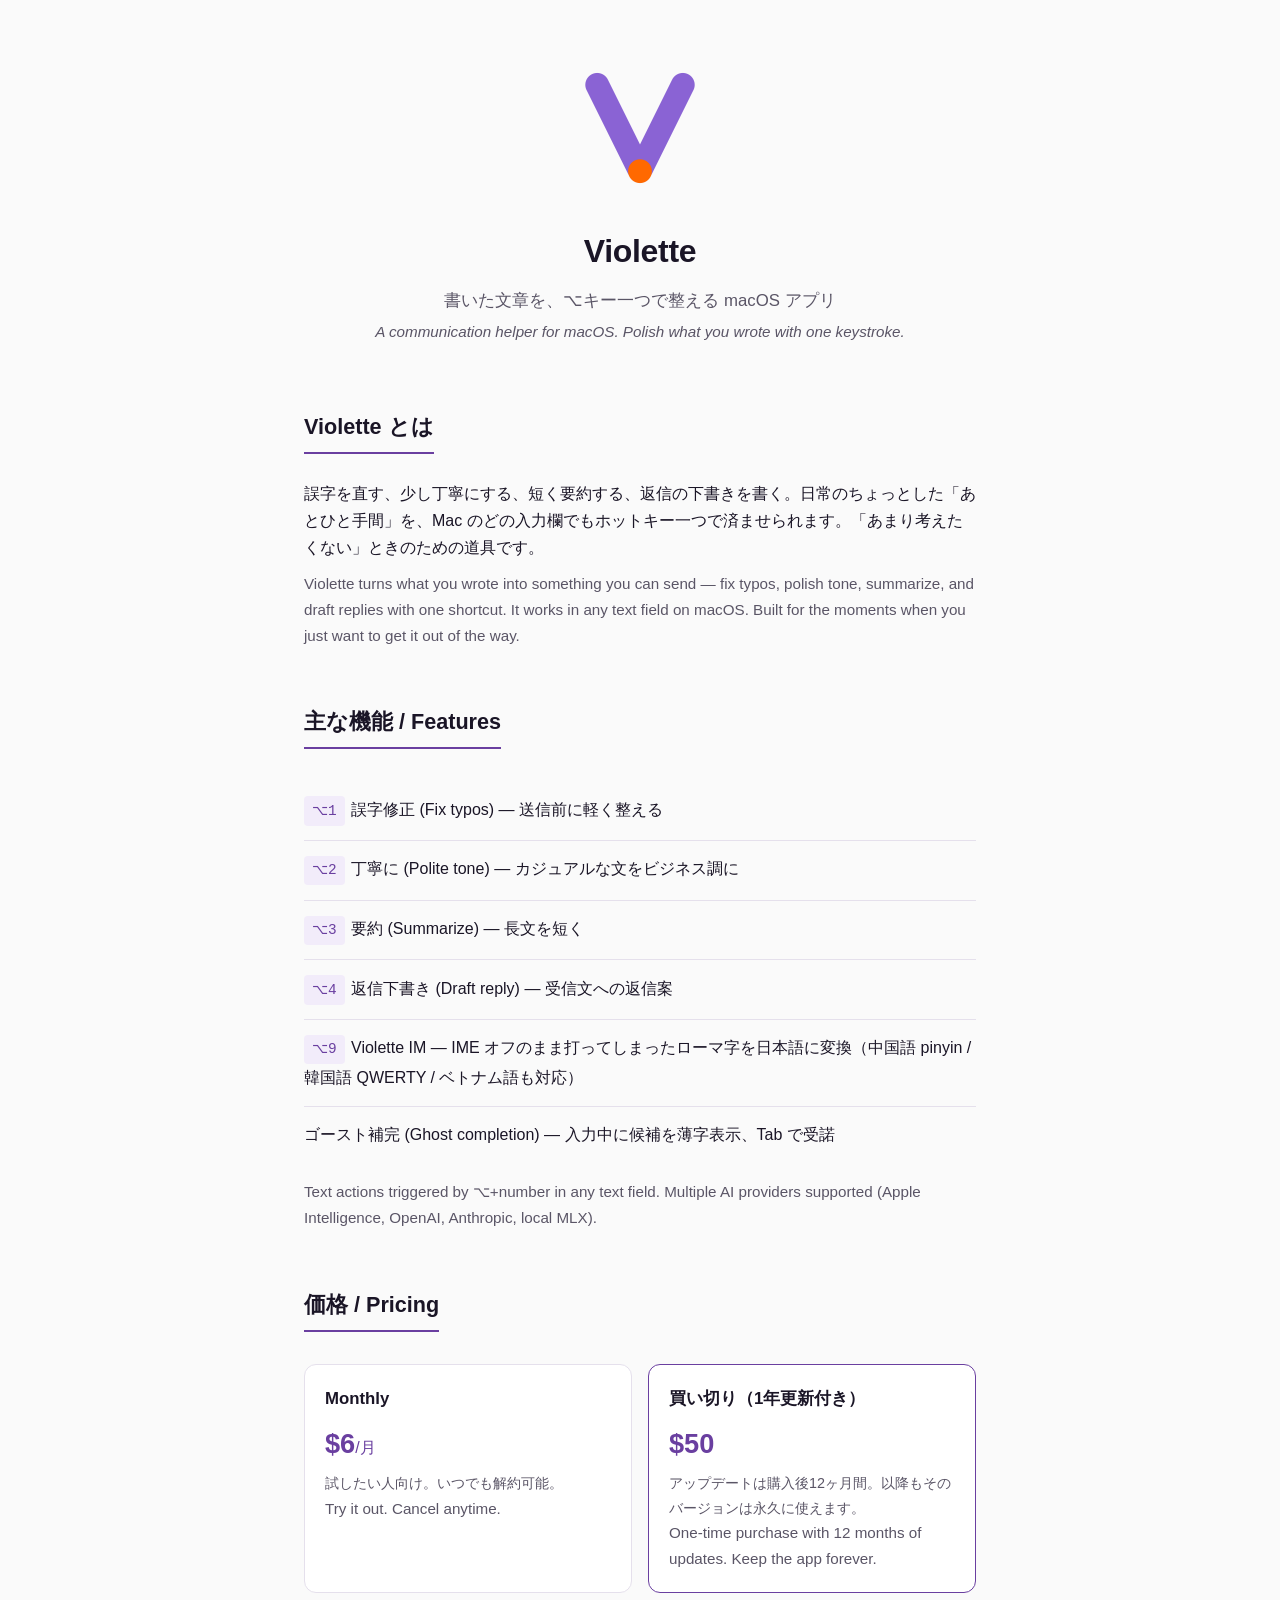
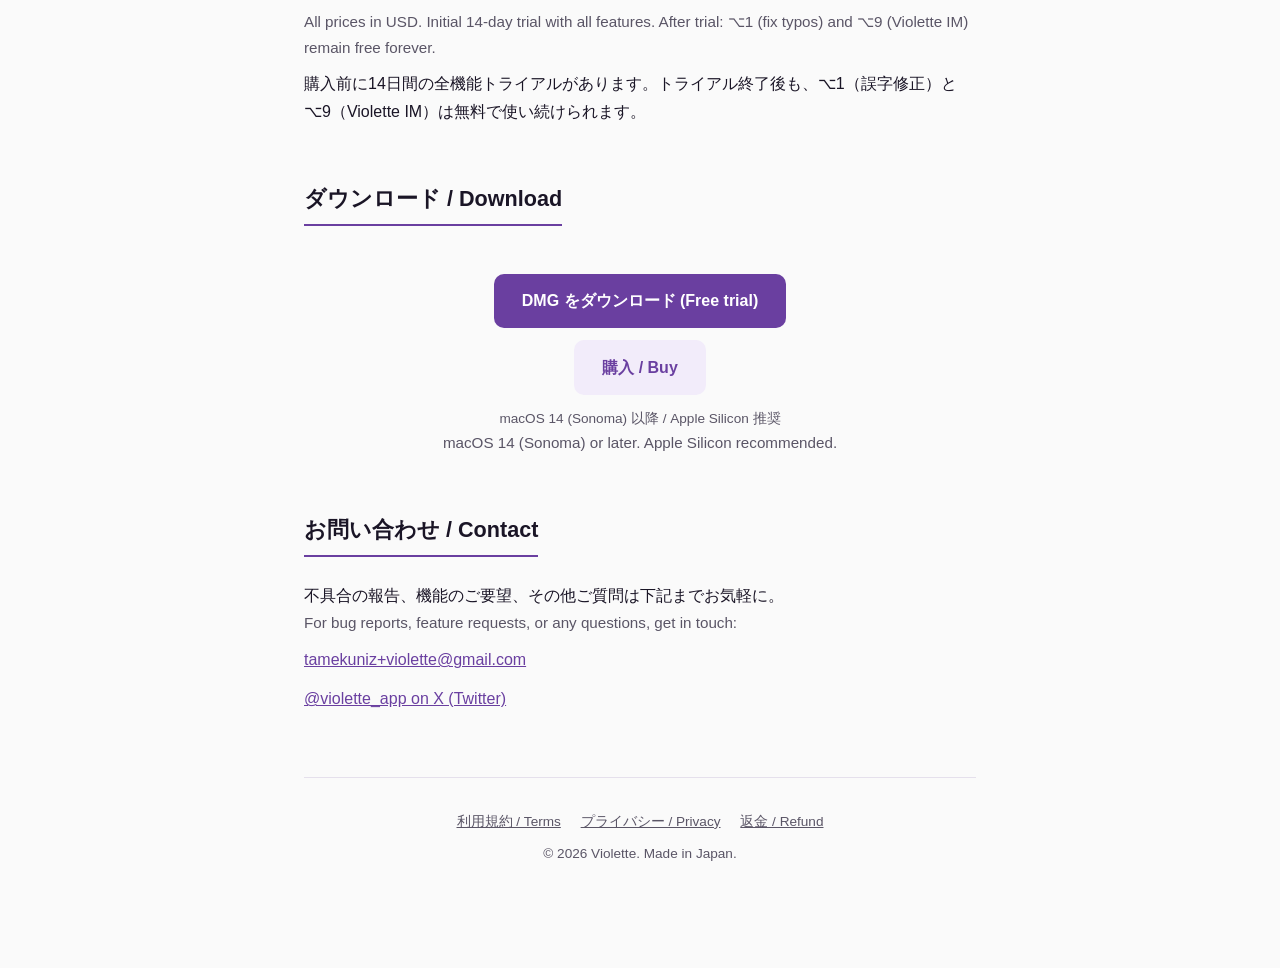
==== index.html @ b78a64ab "fix: Violette IM の説明を実装通りに修正 「IME を英語に戻す」は誤り。実際は IME オフのまま打ってしまったローマ字を 日本語に変換する（PR #52 で多言語対応: 中国語 p" ====
<!doctype html>
<html lang="ja">
<head>
<meta charset="utf-8">
<meta name="viewport" content="width=device-width,initial-scale=1">
<title>Violette — communication helper for macOS</title>
<meta name="description" content="Violette は書いた文章を⌥キー一つで整える macOS アプリ。誤字直し、丁寧化、要約、返信下書き。">
<link rel="icon" type="image/png" href="violette-icon.png">
<link rel="stylesheet" href="style.css">
</head>
<body>
<main>

<header>
  <img src="violette-icon.png" alt="Violette icon">
  <h1>Violette</h1>
  <p class="tagline">書いた文章を、⌥キー一つで整える macOS アプリ</p>
  <p class="en-tagline">A communication helper for macOS. Polish what you wrote with one keystroke.</p>
</header>

<section id="what">
  <h2>Violette とは</h2>
  <p>誤字を直す、少し丁寧にする、短く要約する、返信の下書きを書く。日常のちょっとした「あとひと手間」を、Mac のどの入力欄でもホットキー一つで済ませられます。「あまり考えたくない」ときのための道具です。</p>
  <p class="en">Violette turns what you wrote into something you can send — fix typos, polish tone, summarize, and draft replies with one shortcut. It works in any text field on macOS. Built for the moments when you just want to get it out of the way.</p>
</section>

<section id="features">
  <h2>主な機能 / Features</h2>
  <ul class="features">
    <li><span class="kbd">⌥1</span>誤字修正 (Fix typos) — 送信前に軽く整える</li>
    <li><span class="kbd">⌥2</span>丁寧に (Polite tone) — カジュアルな文をビジネス調に</li>
    <li><span class="kbd">⌥3</span>要約 (Summarize) — 長文を短く</li>
    <li><span class="kbd">⌥4</span>返信下書き (Draft reply) — 受信文への返信案</li>
    <li><span class="kbd">⌥9</span>Violette IM — IME オフのまま打ってしまったローマ字を日本語に変換（中国語 pinyin / 韓国語 QWERTY / ベトナム語も対応）</li>
    <li>ゴースト補完 (Ghost completion) — 入力中に候補を薄字表示、Tab で受諾</li>
  </ul>
  <p class="en">Text actions triggered by ⌥+number in any text field. Multiple AI providers supported (Apple Intelligence, OpenAI, Anthropic, local MLX).</p>
</section>

<section id="pricing">
  <h2>価格 / Pricing</h2>
  <div class="price-grid">
    <div class="price-card">
      <p class="price-name">Monthly</p>
      <p class="price-amount">$6<span style="font-size:1rem;font-weight:400">/月</span></p>
      <p class="price-note">試したい人向け。いつでも解約可能。<br><span class="en">Try it out. Cancel anytime.</span></p>
    </div>
    <div class="price-card featured">
      <p class="price-name">買い切り（1年更新付き）</p>
      <p class="price-amount">$50</p>
      <p class="price-note">アップデートは購入後12ヶ月間。以降もそのバージョンは永久に使えます。<br><span class="en">One-time purchase with 12 months of updates. Keep the app forever.</span></p>
    </div>
  </div>
  <p style="margin-top:1rem" class="en">All prices in USD. Initial 14-day trial with all features. After trial: ⌥1 (fix typos) and ⌥9 (Violette IM) remain free forever.</p>
  <p>購入前に14日間の全機能トライアルがあります。トライアル終了後も、⌥1（誤字修正）と ⌥9（Violette IM）は無料で使い続けられます。</p>
</section>

<section id="download">
  <h2>ダウンロード / Download</h2>
  <div class="cta-row">
    <a class="cta cta-primary" href="https://github.com/tmknzz/violette-web/releases/latest">DMG をダウンロード (Free trial)</a>
    <a class="cta cta-secondary" href="https://tmknzz.lemonsqueezy.com/checkout/buy/c8221ccf-1de8-416c-818a-a99c8e4ae105">購入 / Buy</a>
    <p class="cta-note">macOS 14 (Sonoma) 以降 / Apple Silicon 推奨<br><span class="en">macOS 14 (Sonoma) or later. Apple Silicon recommended.</span></p>
  </div>
</section>

<section id="contact">
  <h2>お問い合わせ / Contact</h2>
  <p>不具合の報告、機能のご要望、その他ご質問は下記までお気軽に。<br><span class="en">For bug reports, feature requests, or any questions, get in touch:</span></p>
  <p><a href="mailto:tamekuniz+violette@gmail.com" style="color:var(--accent)">tamekuniz+violette@gmail.com</a></p>
  <p class="social"><a href="https://twitter.com/violette_app" style="color:var(--accent)">@violette_app on X (Twitter)</a></p>
</section>

<footer>
  <a href="terms.html">利用規約 / Terms</a>
  <a href="privacy.html">プライバシー / Privacy</a>
  <a href="refund.html">返金 / Refund</a>
  <br>
  <p>© 2026 Violette. Made in Japan.</p>
</footer>

</main>
</body>
</html>
---- style.css ----
:root {
  --bg: #fafafa;
  --fg: #1a1526;
  --muted: #5a5566;
  --accent: #6a3fa0;
  --accent-soft: #f2ecfa;
  --border: #e5e0ec;
  --card: #ffffff;
}
@media (prefers-color-scheme: dark) {
  :root {
    --bg: #17131f;
    --fg: #f2ecfa;
    --muted: #a29bb0;
    --accent: #b48cec;
    --accent-soft: #241d33;
    --border: #2a2338;
    --card: #1e1828;
  }
}
* { box-sizing: border-box; }
html, body { margin: 0; padding: 0; }
body {
  font-family: -apple-system, BlinkMacSystemFont, "Hiragino Sans", "Yu Gothic UI", sans-serif;
  background: var(--bg);
  color: var(--fg);
  line-height: 1.7;
  -webkit-font-smoothing: antialiased;
}
main { max-width: 720px; margin: 0 auto; padding: 4rem 1.5rem 6rem; }
header { text-align: center; margin-bottom: 4rem; }
header img { width: 128px; height: 128px; border-radius: 28px; }
h1 { font-size: 2rem; font-weight: 700; margin: 1.5rem 0 0.5rem; letter-spacing: -0.01em; }
.tagline { color: var(--muted); font-size: 1.05rem; margin: 0; }
.en-tagline { color: var(--muted); font-size: 0.95rem; margin: 0.25rem 0 0; font-style: italic; }
section { margin: 3.5rem 0; }
h2 { font-size: 1.35rem; font-weight: 600; margin: 0 0 1rem; border-bottom: 2px solid var(--accent); padding-bottom: 0.4rem; display: inline-block; }
h3 { font-size: 1.05rem; font-weight: 600; margin: 1.5rem 0 0.5rem; }
p { margin: 0.6rem 0; }
.en { color: var(--muted); font-size: 0.95rem; }
ul { padding-left: 1.5rem; }
ul.features { list-style: none; padding: 0; }
ul.features li { padding: 0.9rem 0; border-bottom: 1px solid var(--border); }
ul.features li:last-child { border-bottom: none; }
ul.features .kbd { display: inline-block; padding: 0.15rem 0.5rem; background: var(--accent-soft); color: var(--accent); border-radius: 4px; font-family: ui-monospace, SFMono-Regular, monospace; font-size: 0.9em; margin-right: 0.4rem; }
.price-grid { display: grid; grid-template-columns: 1fr; gap: 1rem; margin-top: 1rem; }
@media (min-width: 560px) { .price-grid { grid-template-columns: 1fr 1fr; } }
.price-card { background: var(--card); border: 1px solid var(--border); border-radius: 12px; padding: 1.25rem; }
.price-card.featured { border-color: var(--accent); }
.price-name { font-weight: 600; font-size: 1.05rem; margin: 0; }
.price-amount { font-size: 1.7rem; font-weight: 700; color: var(--accent); margin: 0.5rem 0 0.25rem; }
.price-note { color: var(--muted); font-size: 0.9rem; margin: 0; }
.cta-row { text-align: center; margin: 2rem 0; display: flex; flex-direction: column; gap: 0.75rem; align-items: center; }
.cta { display: inline-block; padding: 0.85rem 1.75rem; border-radius: 10px; font-weight: 600; text-decoration: none; font-size: 1rem; transition: opacity 0.15s; }
.cta:hover { opacity: 0.85; }
.cta-primary { background: var(--accent); color: #fff; }
.cta-secondary { background: var(--accent-soft); color: var(--accent); }
.cta-note { color: var(--muted); font-size: 0.85rem; margin: 0; }
.back-link { display: inline-block; color: var(--accent); text-decoration: none; margin-bottom: 2rem; font-size: 0.95rem; }
.back-link:hover { text-decoration: underline; }
footer { border-top: 1px solid var(--border); padding: 2rem 0 0; margin-top: 4rem; color: var(--muted); font-size: 0.85rem; text-align: center; }
footer a { color: var(--muted); text-decoration: underline; margin: 0 0.5rem; }
footer a:hover { color: var(--accent); }
.social { margin-top: 0.75rem; }
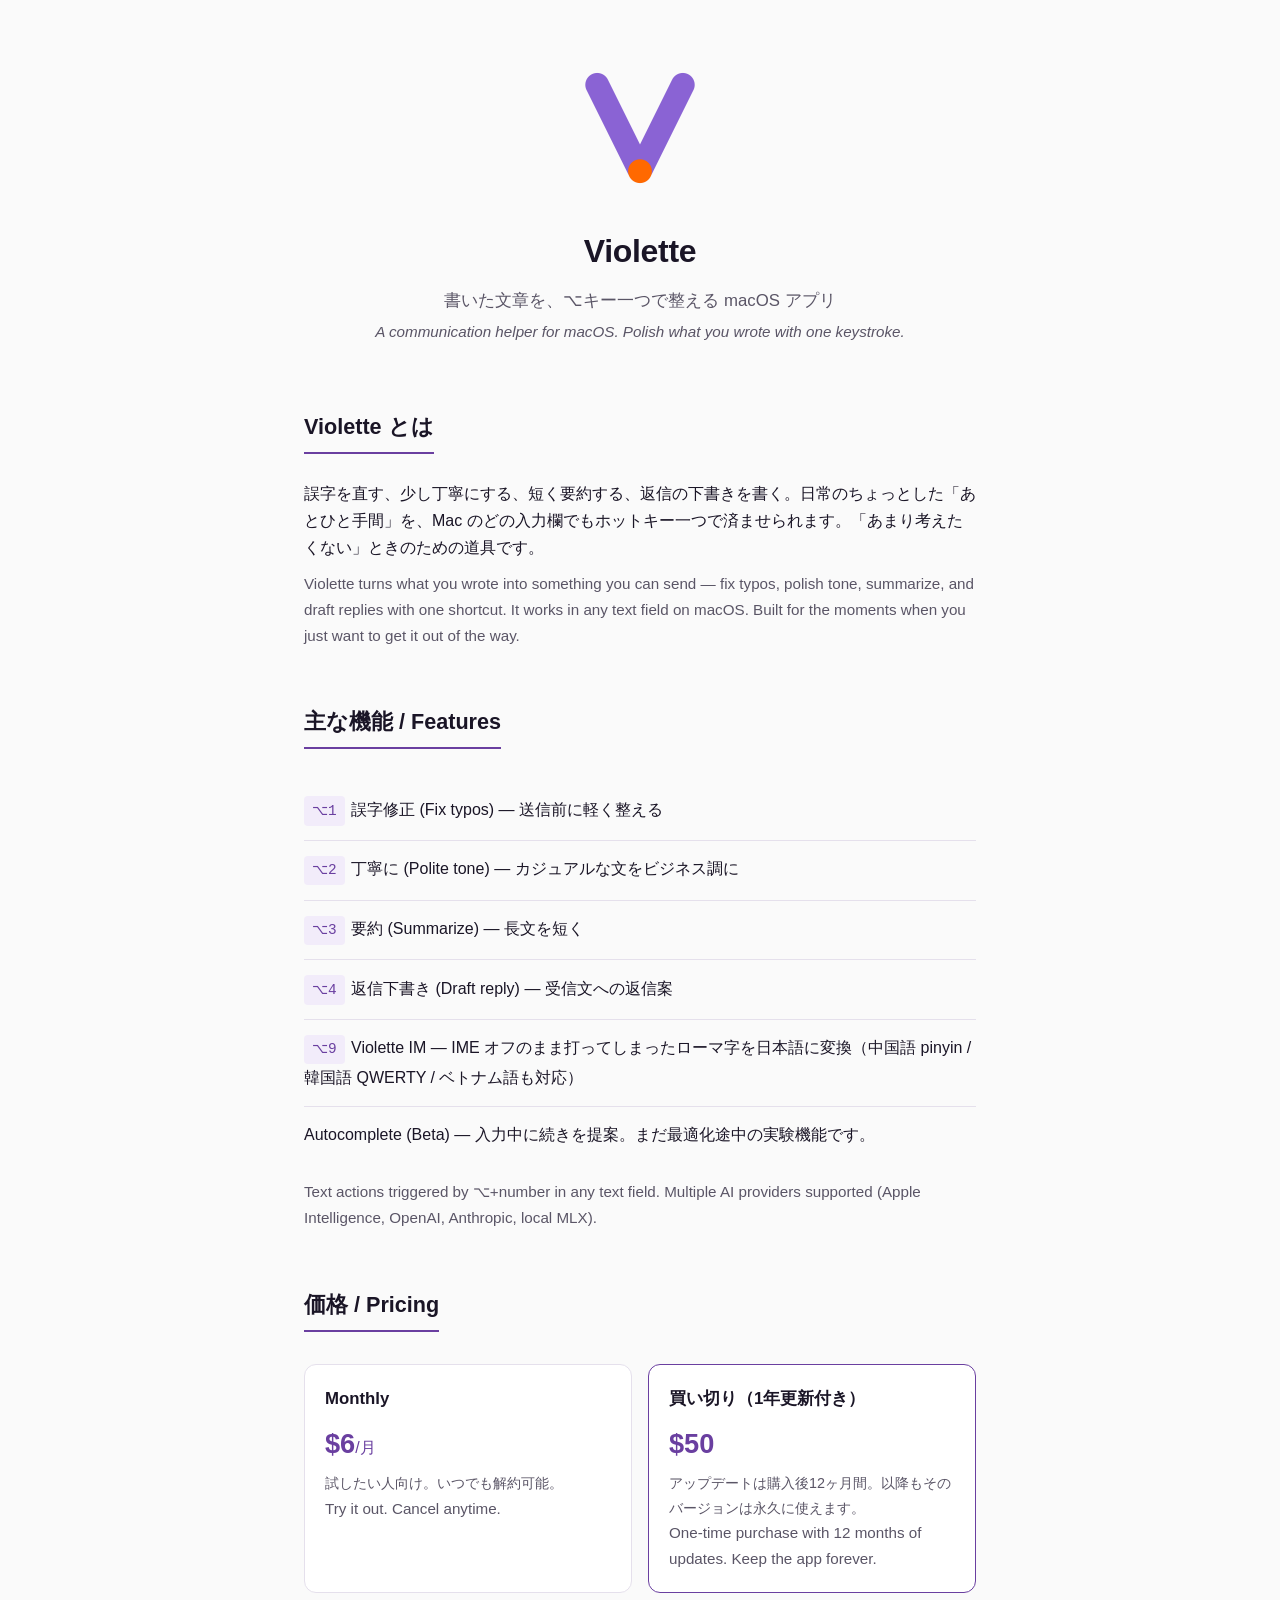
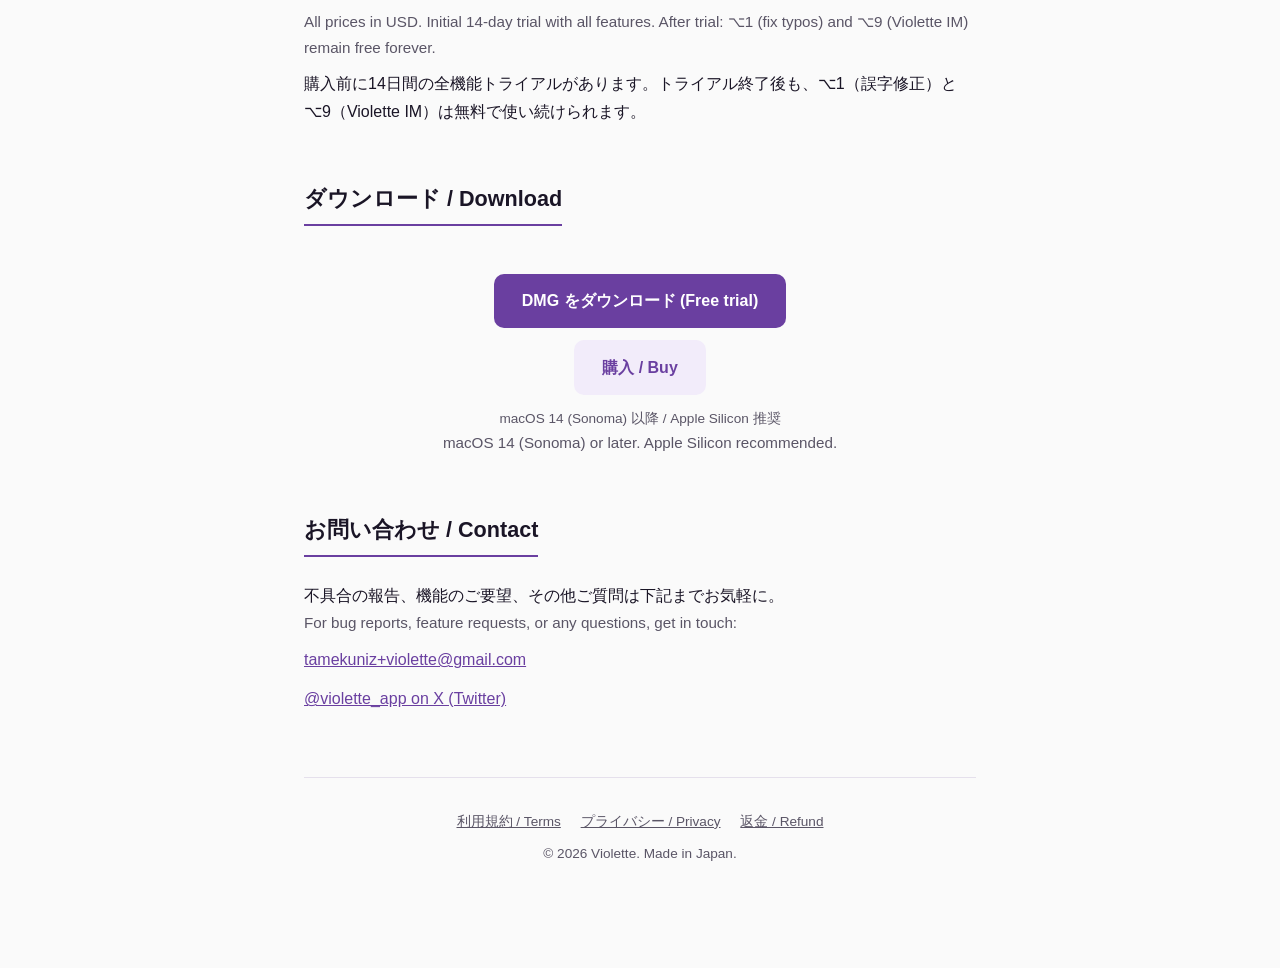
==== commit f0aa35d0: "fix: ゴースト補完 → Autocomplete (Beta) に改名し、実験段階である旨を明記 - 「ゴースト補完」は業界内 UX 語で一般ユーザーに通じない - アプリ内 UI は「テキスト補" ====
--- a/index.html
+++ b/index.html
@@ -32,7 +32,7 @@
     <li><span class="kbd">⌥3</span>要約 (Summarize) — 長文を短く</li>
     <li><span class="kbd">⌥4</span>返信下書き (Draft reply) — 受信文への返信案</li>
     <li><span class="kbd">⌥9</span>Violette IM — IME オフのまま打ってしまったローマ字を日本語に変換（中国語 pinyin / 韓国語 QWERTY / ベトナム語も対応）</li>
-    <li>ゴースト補完 (Ghost completion) — 入力中に候補を薄字表示、Tab で受諾</li>
+    <li>Autocomplete (Beta) — 入力中に続きを提案。まだ最適化途中の実験機能です。</li>
   </ul>
   <p class="en">Text actions triggered by ⌥+number in any text field. Multiple AI providers supported (Apple Intelligence, OpenAI, Anthropic, local MLX).</p>
 </section>
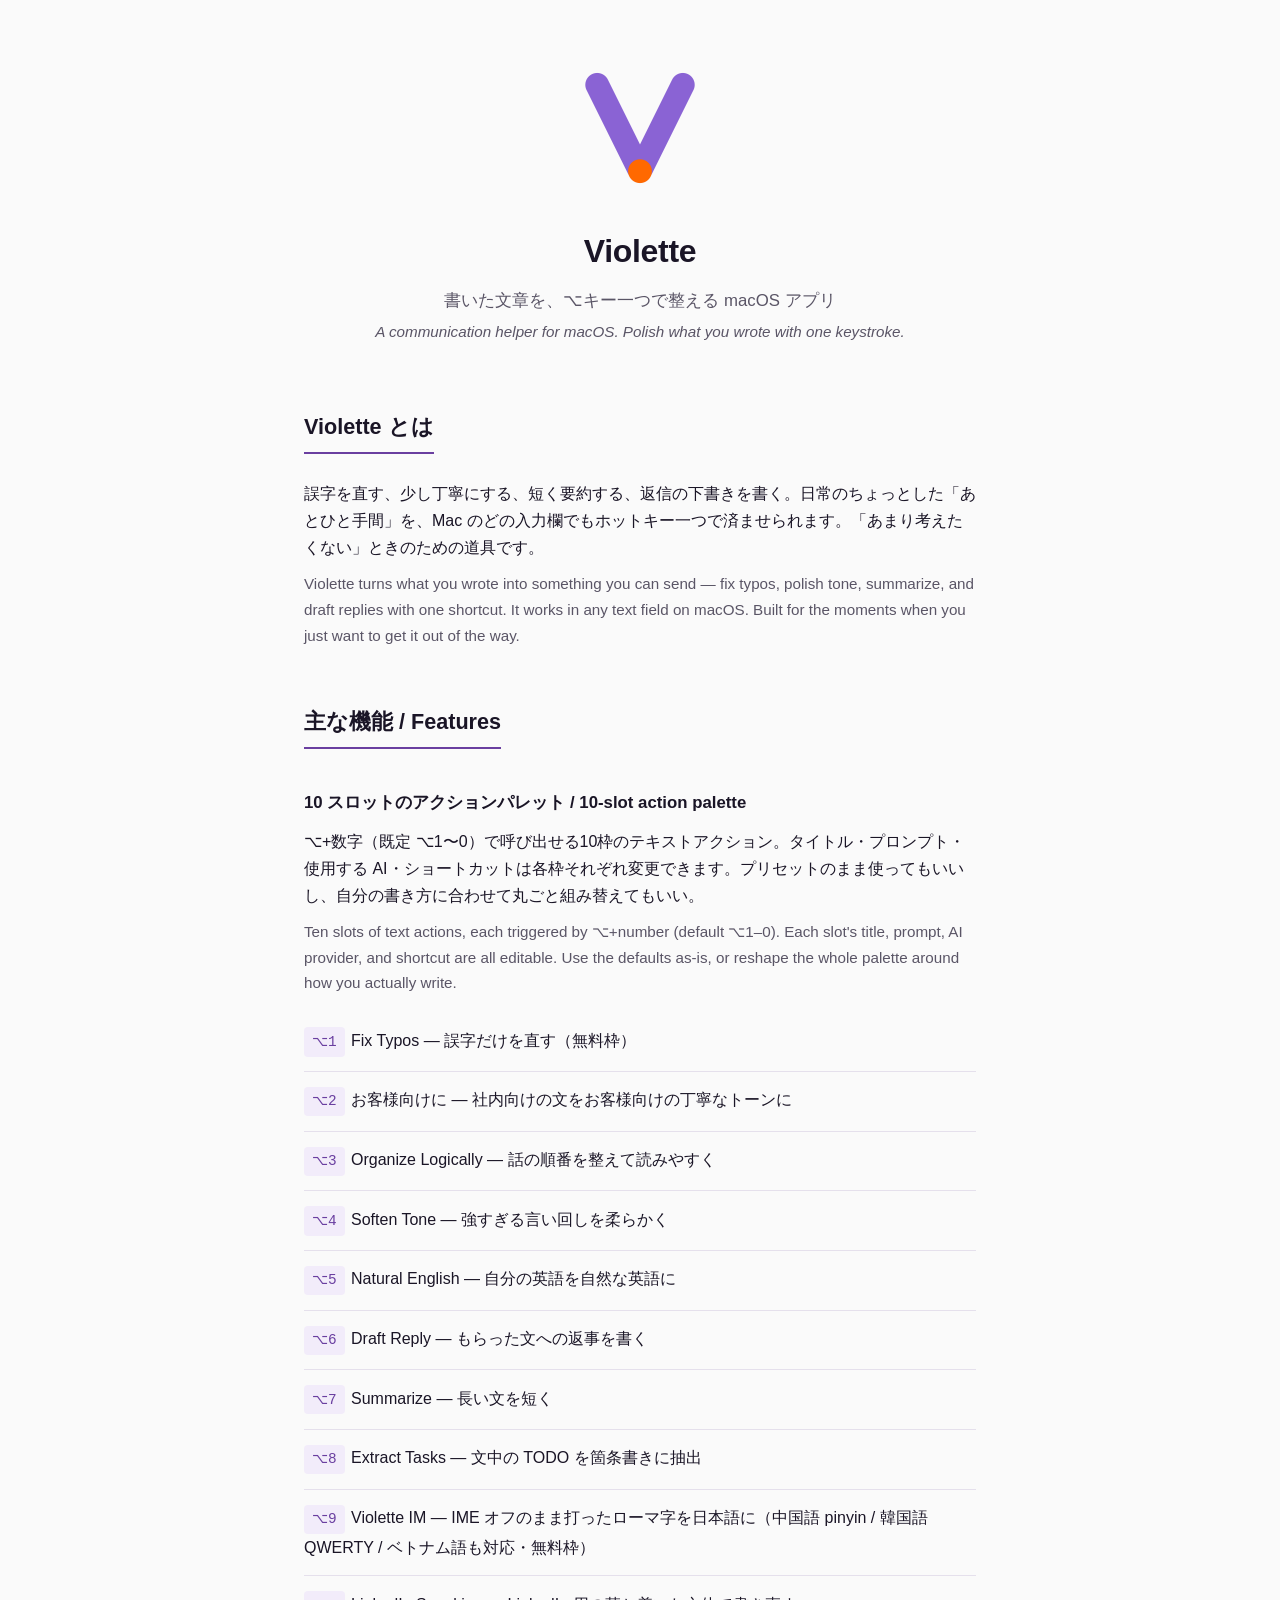
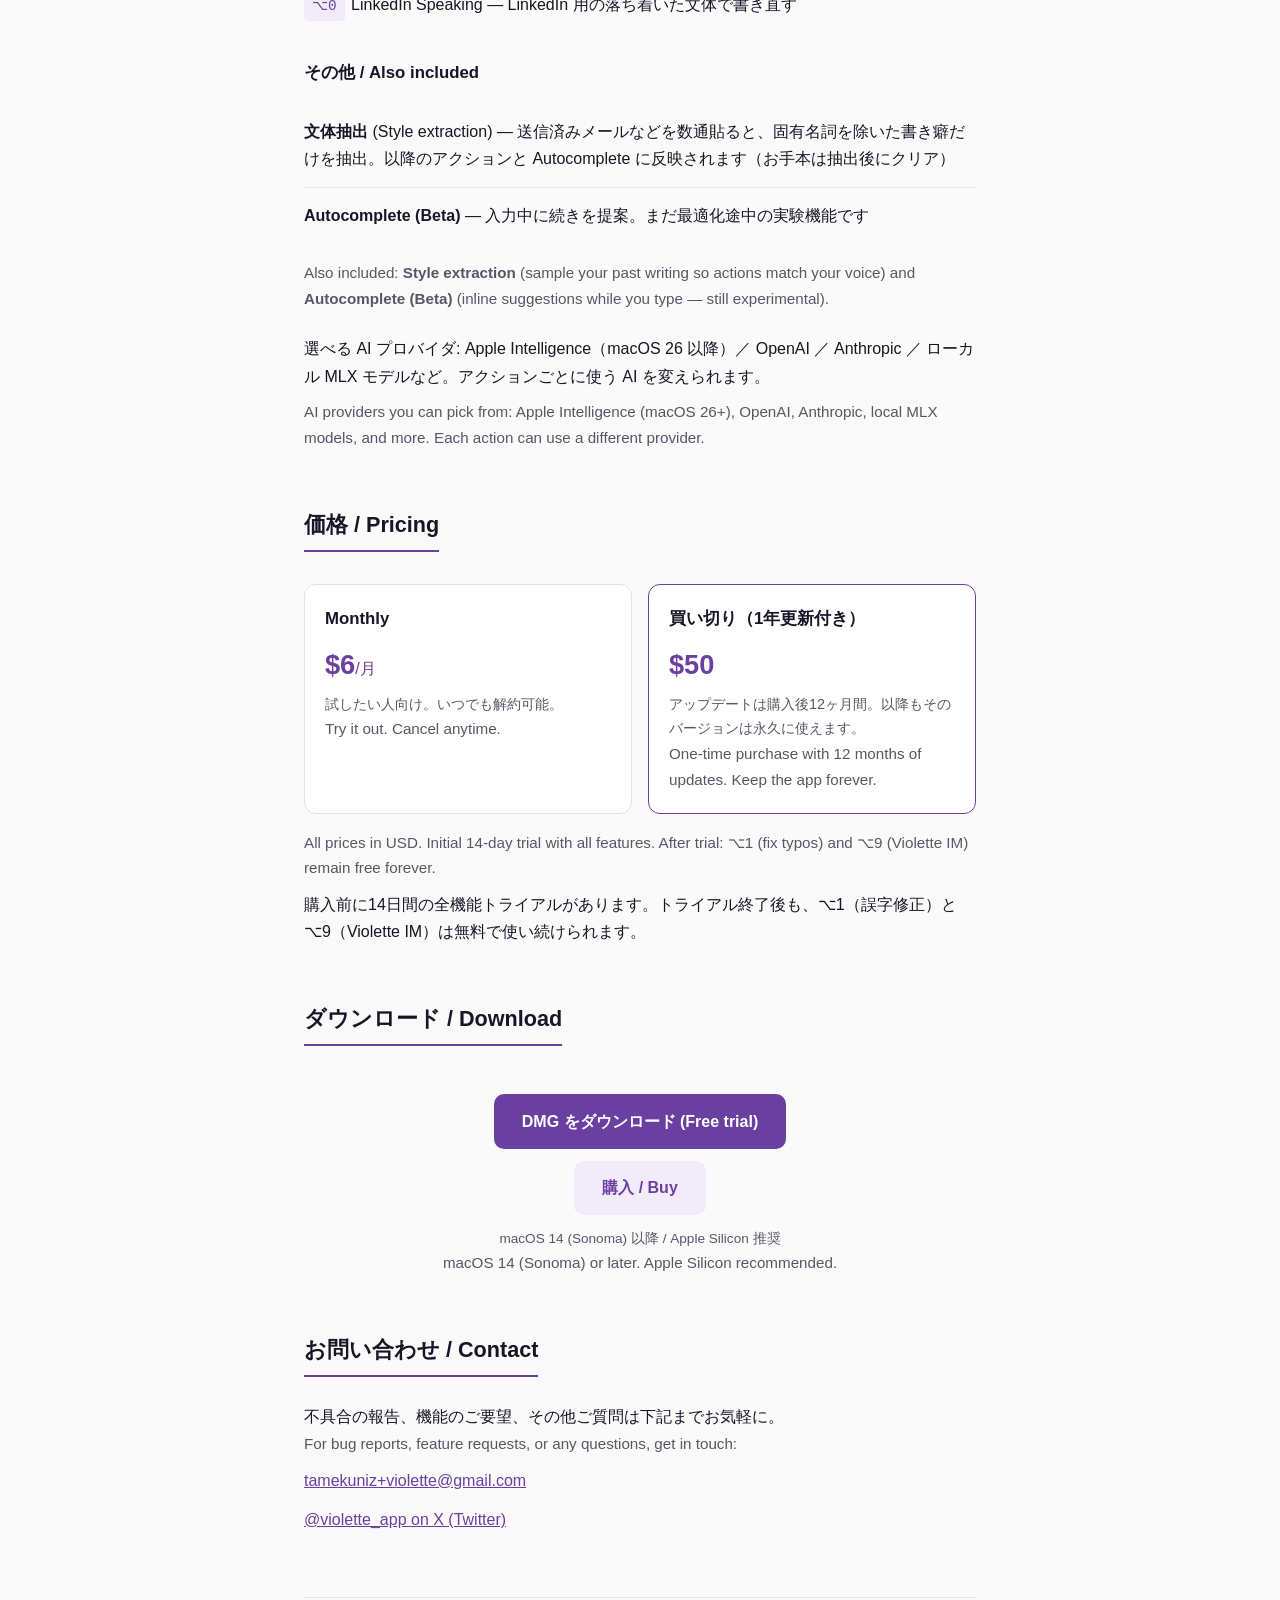
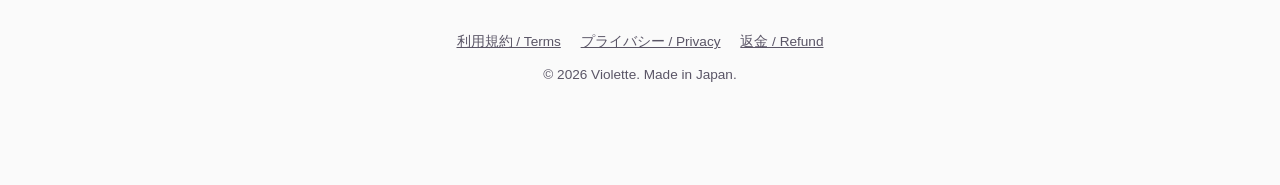
==== commit cfecc893: "fix: 機能セクションを実物合わせに全面改訂 アプリの設定画面(アクション pane / 文体抽出 pane) を AX 経由で実物確認し、 サイト側の誤記・欠落を修正:  - 誤: ⌥2 丁寧に " ====
--- a/index.html
+++ b/index.html
@@ -26,15 +26,34 @@
 
 <section id="features">
   <h2>主な機能 / Features</h2>
+
+  <h3>10 スロットのアクションパレット / 10-slot action palette</h3>
+  <p>⌥+数字（既定 ⌥1〜0）で呼び出せる10枠のテキストアクション。タイトル・プロンプト・使用する AI・ショートカットは各枠それぞれ変更できます。プリセットのまま使ってもいいし、自分の書き方に合わせて丸ごと組み替えてもいい。</p>
+  <p class="en">Ten slots of text actions, each triggered by ⌥+number (default ⌥1–0). Each slot's title, prompt, AI provider, and shortcut are all editable. Use the defaults as-is, or reshape the whole palette around how you actually write.</p>
+
   <ul class="features">
-    <li><span class="kbd">⌥1</span>誤字修正 (Fix typos) — 送信前に軽く整える</li>
-    <li><span class="kbd">⌥2</span>丁寧に (Polite tone) — カジュアルな文をビジネス調に</li>
-    <li><span class="kbd">⌥3</span>要約 (Summarize) — 長文を短く</li>
-    <li><span class="kbd">⌥4</span>返信下書き (Draft reply) — 受信文への返信案</li>
-    <li><span class="kbd">⌥9</span>Violette IM — IME オフのまま打ってしまったローマ字を日本語に変換（中国語 pinyin / 韓国語 QWERTY / ベトナム語も対応）</li>
-    <li>Autocomplete (Beta) — 入力中に続きを提案。まだ最適化途中の実験機能です。</li>
+    <li><span class="kbd">⌥1</span>Fix Typos — 誤字だけを直す（無料枠）</li>
+    <li><span class="kbd">⌥2</span>お客様向けに — 社内向けの文をお客様向けの丁寧なトーンに</li>
+    <li><span class="kbd">⌥3</span>Organize Logically — 話の順番を整えて読みやすく</li>
+    <li><span class="kbd">⌥4</span>Soften Tone — 強すぎる言い回しを柔らかく</li>
+    <li><span class="kbd">⌥5</span>Natural English — 自分の英語を自然な英語に</li>
+    <li><span class="kbd">⌥6</span>Draft Reply — もらった文への返事を書く</li>
+    <li><span class="kbd">⌥7</span>Summarize — 長い文を短く</li>
+    <li><span class="kbd">⌥8</span>Extract Tasks — 文中の TODO を箇条書きに抽出</li>
+    <li><span class="kbd">⌥9</span>Violette IM — IME オフのまま打ったローマ字を日本語に（中国語 pinyin / 韓国語 QWERTY / ベトナム語も対応・無料枠）</li>
+    <li><span class="kbd">⌥0</span>LinkedIn Speaking — LinkedIn 用の落ち着いた文体で書き直す</li>
   </ul>
-  <p class="en">Text actions triggered by ⌥+number in any text field. Multiple AI providers supported (Apple Intelligence, OpenAI, Anthropic, local MLX).</p>
+
+  <h3>その他 / Also included</h3>
+  <ul class="features">
+    <li><strong>文体抽出</strong> (Style extraction) — 送信済みメールなどを数通貼ると、固有名詞を除いた書き癖だけを抽出。以降のアクションと Autocomplete に反映されます（お手本は抽出後にクリア）</li>
+    <li><strong>Autocomplete (Beta)</strong> — 入力中に続きを提案。まだ最適化途中の実験機能です</li>
+  </ul>
+
+  <p class="en">Also included: <strong>Style extraction</strong> (sample your past writing so actions match your voice) and <strong>Autocomplete (Beta)</strong> (inline suggestions while you type — still experimental).</p>
+
+  <p style="margin-top:1.5rem">選べる AI プロバイダ: Apple Intelligence（macOS 26 以降）／ OpenAI ／ Anthropic ／ ローカル MLX モデルなど。アクションごとに使う AI を変えられます。</p>
+  <p class="en">AI providers you can pick from: Apple Intelligence (macOS 26+), OpenAI, Anthropic, local MLX models, and more. Each action can use a different provider.</p>
 </section>
 
 <section id="pricing">
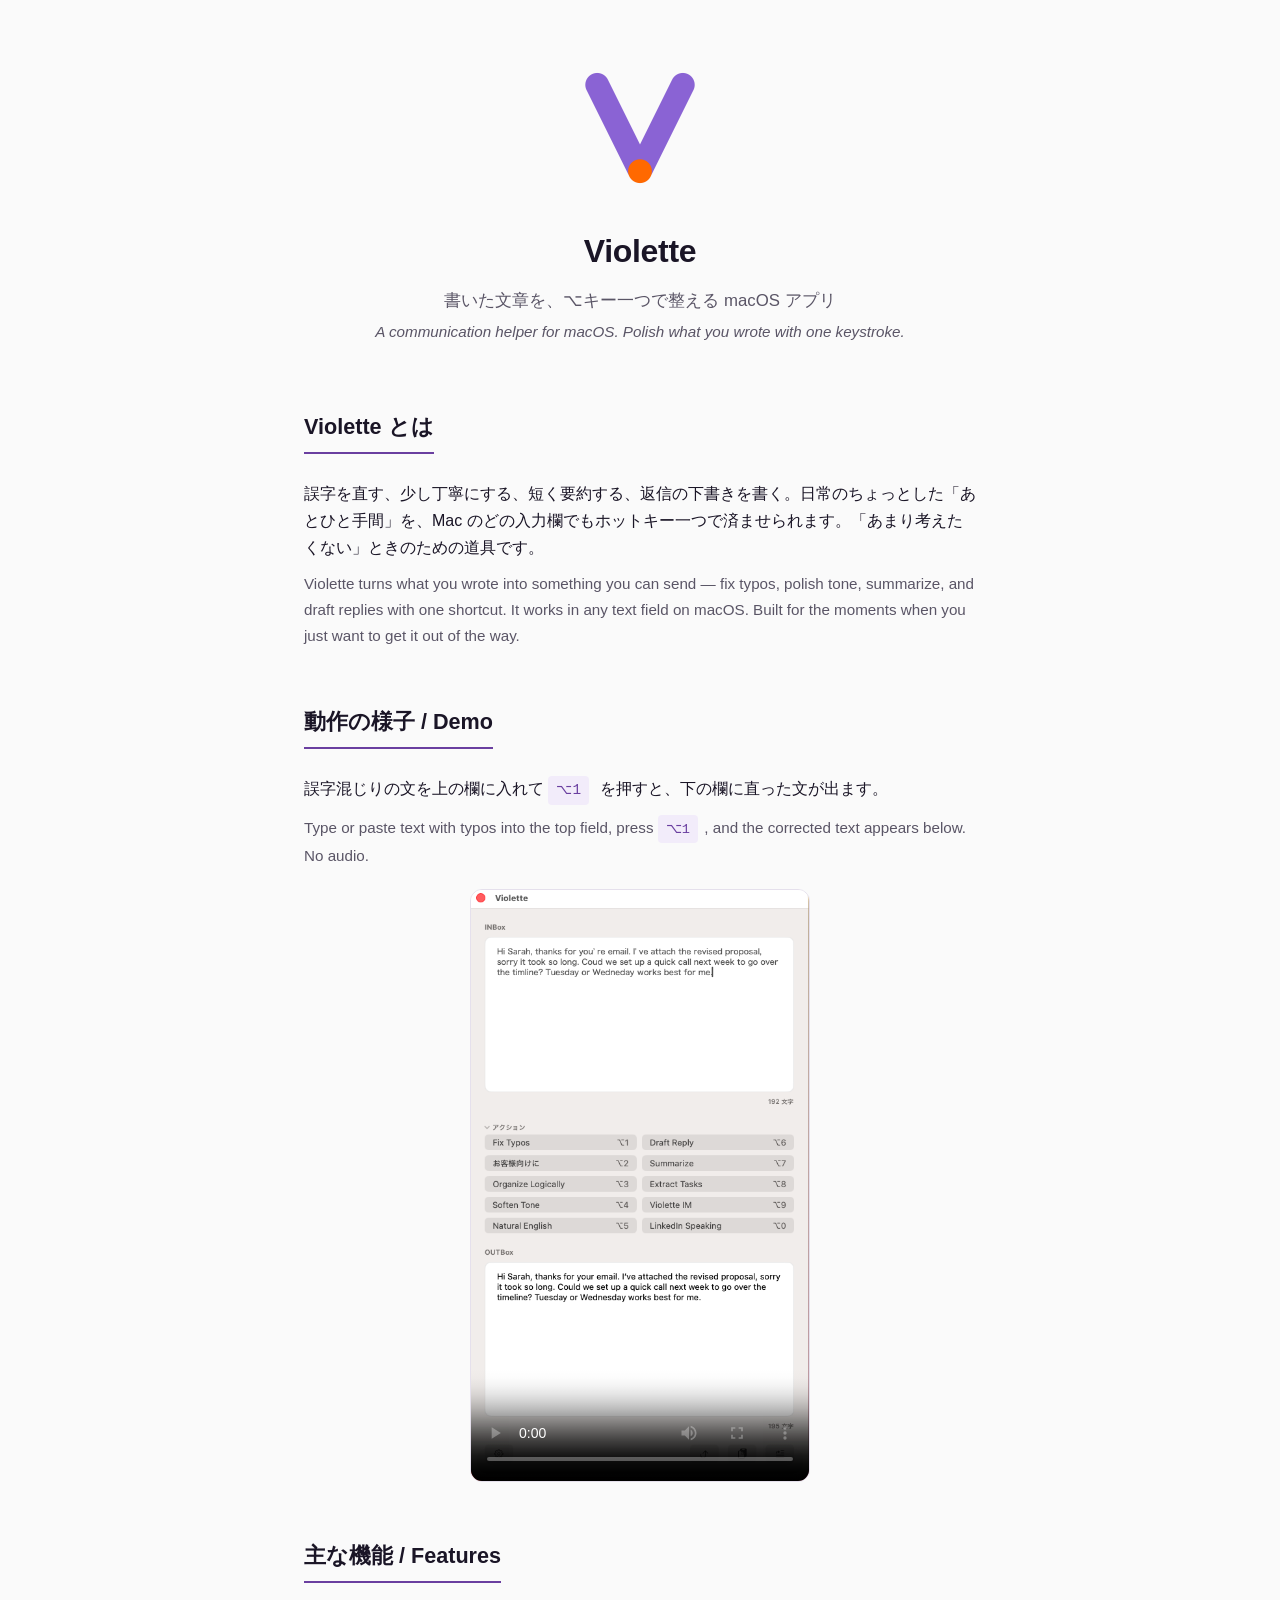
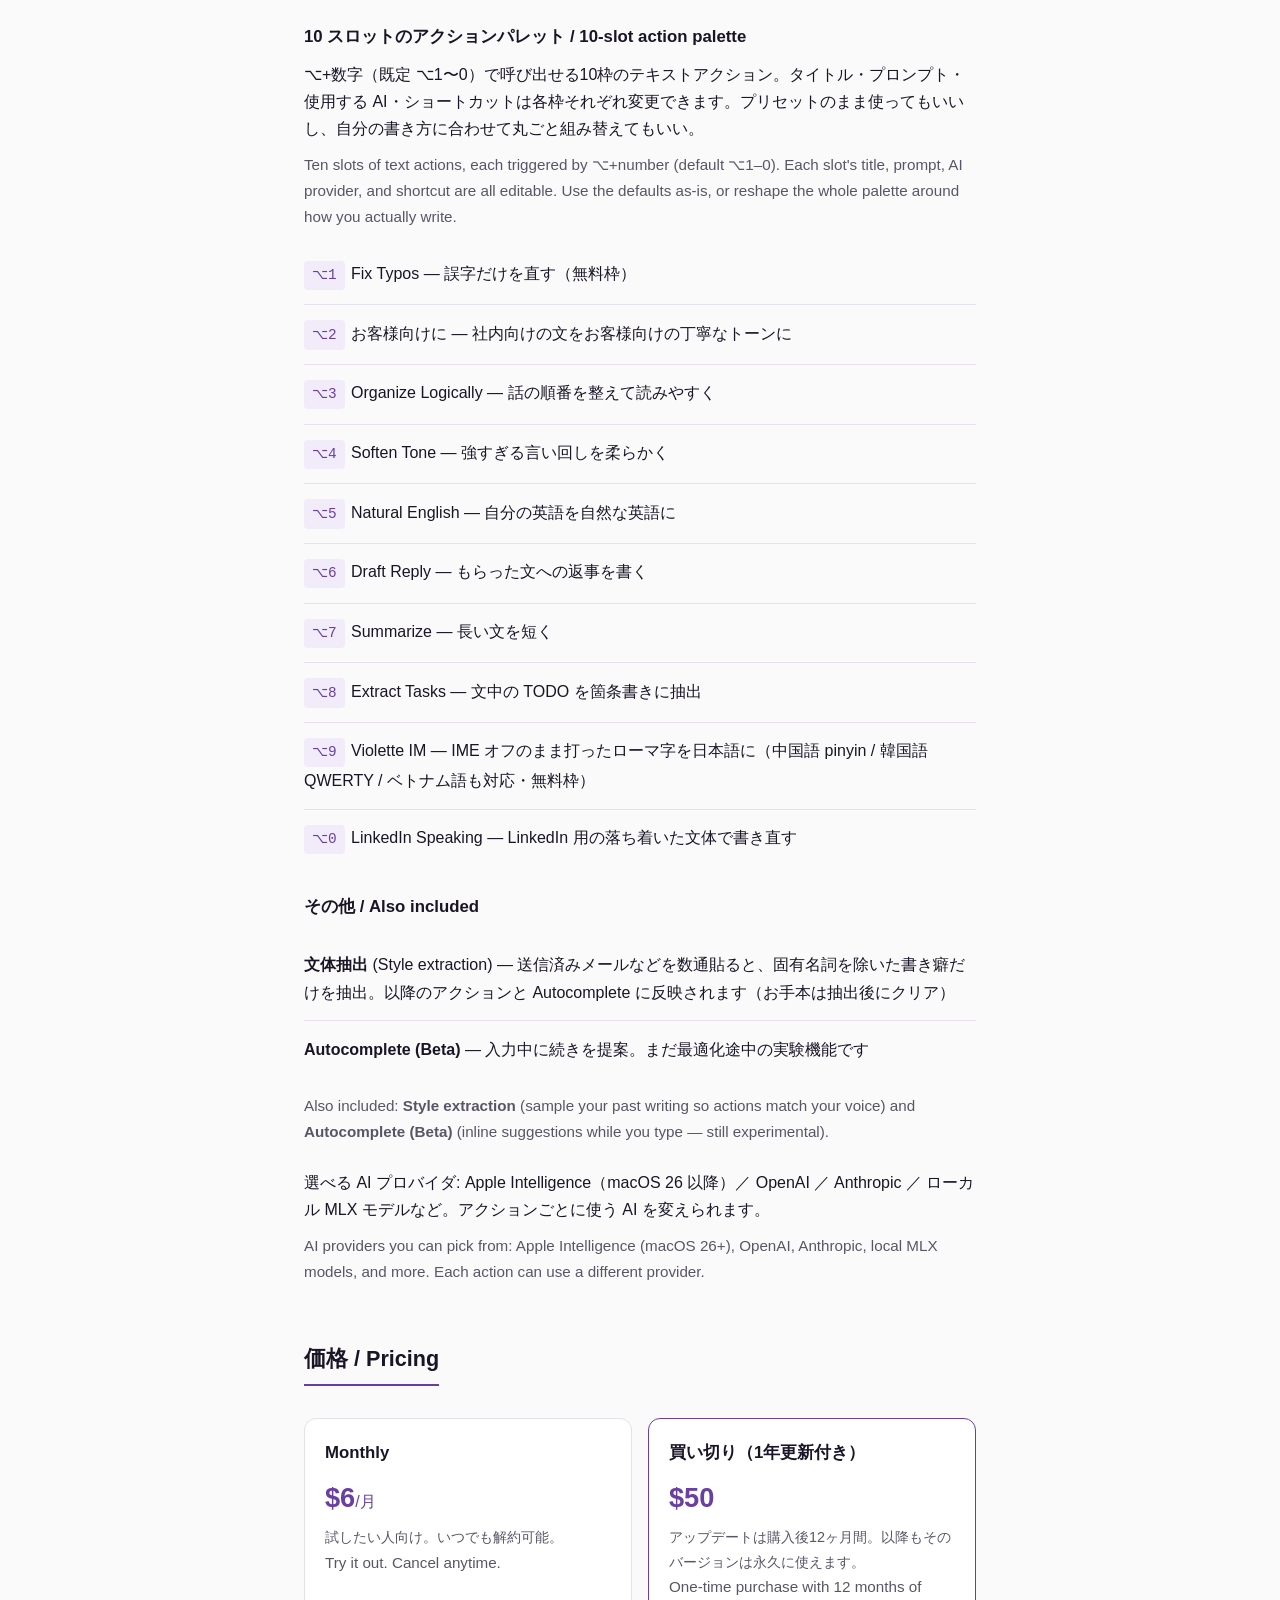
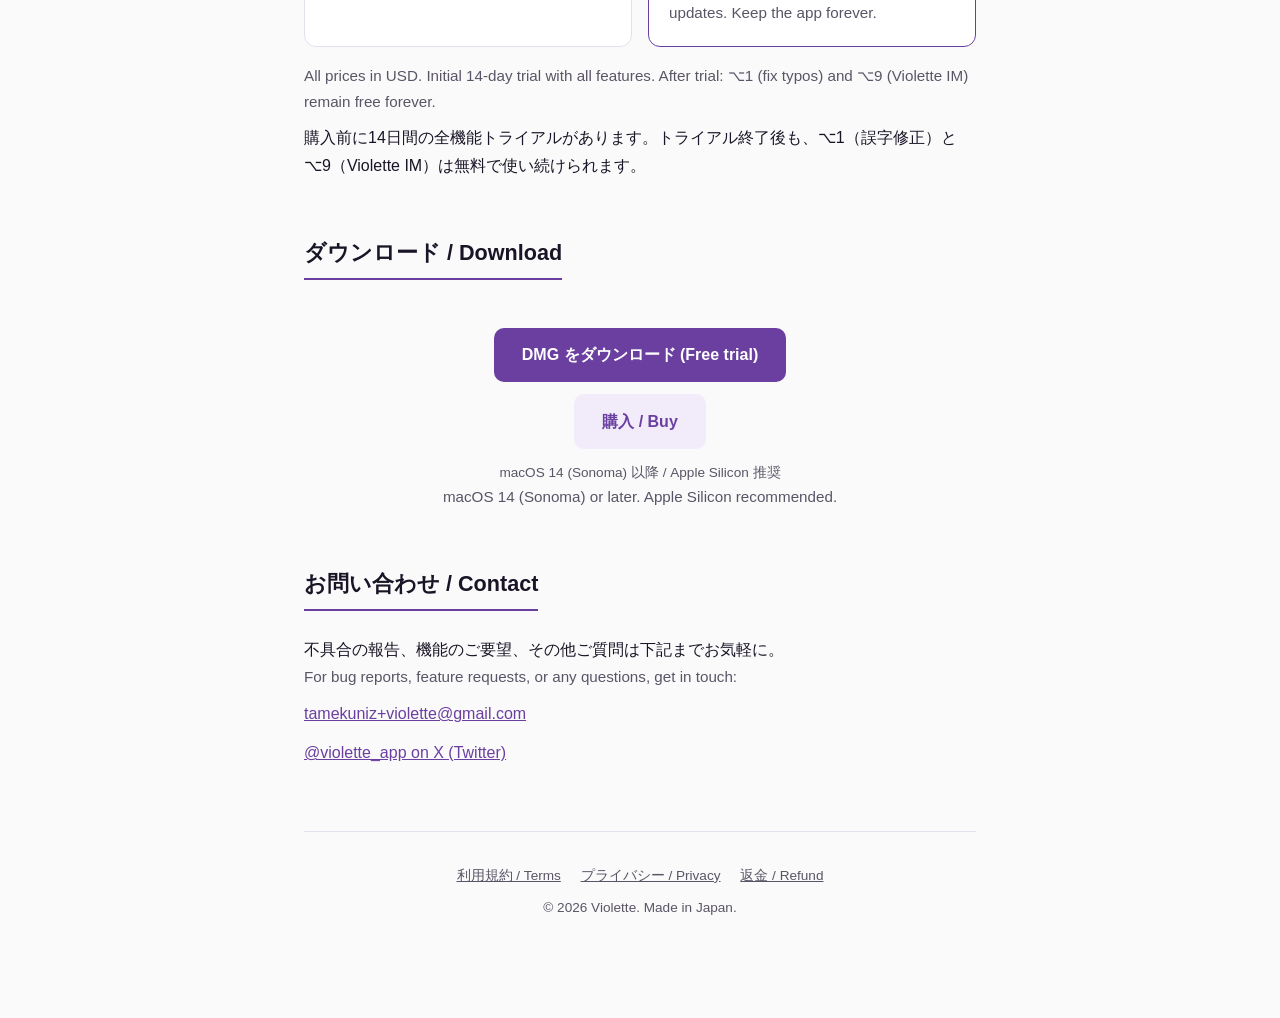
==== commit b6158e3f: "feat: デモ動画とプロダクトスクショを追加 Lemon Squeezy の審査で求められているデモ動画を用意し、サイトに掲載する。 動画は Violette 本体のコンポーザで英文の誤字5箇所を " ====
--- a/index.html
+++ b/index.html
@@ -22,6 +22,15 @@
   <h2>Violette とは</h2>
   <p>誤字を直す、少し丁寧にする、短く要約する、返信の下書きを書く。日常のちょっとした「あとひと手間」を、Mac のどの入力欄でもホットキー一つで済ませられます。「あまり考えたくない」ときのための道具です。</p>
   <p class="en">Violette turns what you wrote into something you can send — fix typos, polish tone, summarize, and draft replies with one shortcut. It works in any text field on macOS. Built for the moments when you just want to get it out of the way.</p>
+</section>
+
+<section id="demo">
+  <h2>動作の様子 / Demo</h2>
+  <p>誤字混じりの文を上の欄に入れて <span class="kbd">⌥1</span> を押すと、下の欄に直った文が出ます。</p>
+  <p class="en">Type or paste text with typos into the top field, press <span class="kbd">⌥1</span>, and the corrected text appears below. No audio.</p>
+  <video class="demo-video" controls playsinline preload="metadata" poster="violette-screenshot.png">
+    <source src="violette-demo.mp4" type="video/mp4">
+  </video>
 </section>
 
 <section id="features">
--- a/style.css
+++ b/style.css
@@ -42,7 +42,8 @@
 ul.features { list-style: none; padding: 0; }
 ul.features li { padding: 0.9rem 0; border-bottom: 1px solid var(--border); }
 ul.features li:last-child { border-bottom: none; }
-ul.features .kbd { display: inline-block; padding: 0.15rem 0.5rem; background: var(--accent-soft); color: var(--accent); border-radius: 4px; font-family: ui-monospace, SFMono-Regular, monospace; font-size: 0.9em; margin-right: 0.4rem; }
+.kbd { display: inline-block; padding: 0.15rem 0.5rem; background: var(--accent-soft); color: var(--accent); border-radius: 4px; font-family: ui-monospace, SFMono-Regular, monospace; font-size: 0.9em; margin-right: 0.4rem; }
+.demo-video { display: block; width: 100%; max-width: 340px; margin: 1.25rem auto 0; border: 1px solid var(--border); border-radius: 12px; background: var(--card); }
 .price-grid { display: grid; grid-template-columns: 1fr; gap: 1rem; margin-top: 1rem; }
 @media (min-width: 560px) { .price-grid { grid-template-columns: 1fr 1fr; } }
 .price-card { background: var(--card); border: 1px solid var(--border); border-radius: 12px; padding: 1.25rem; }
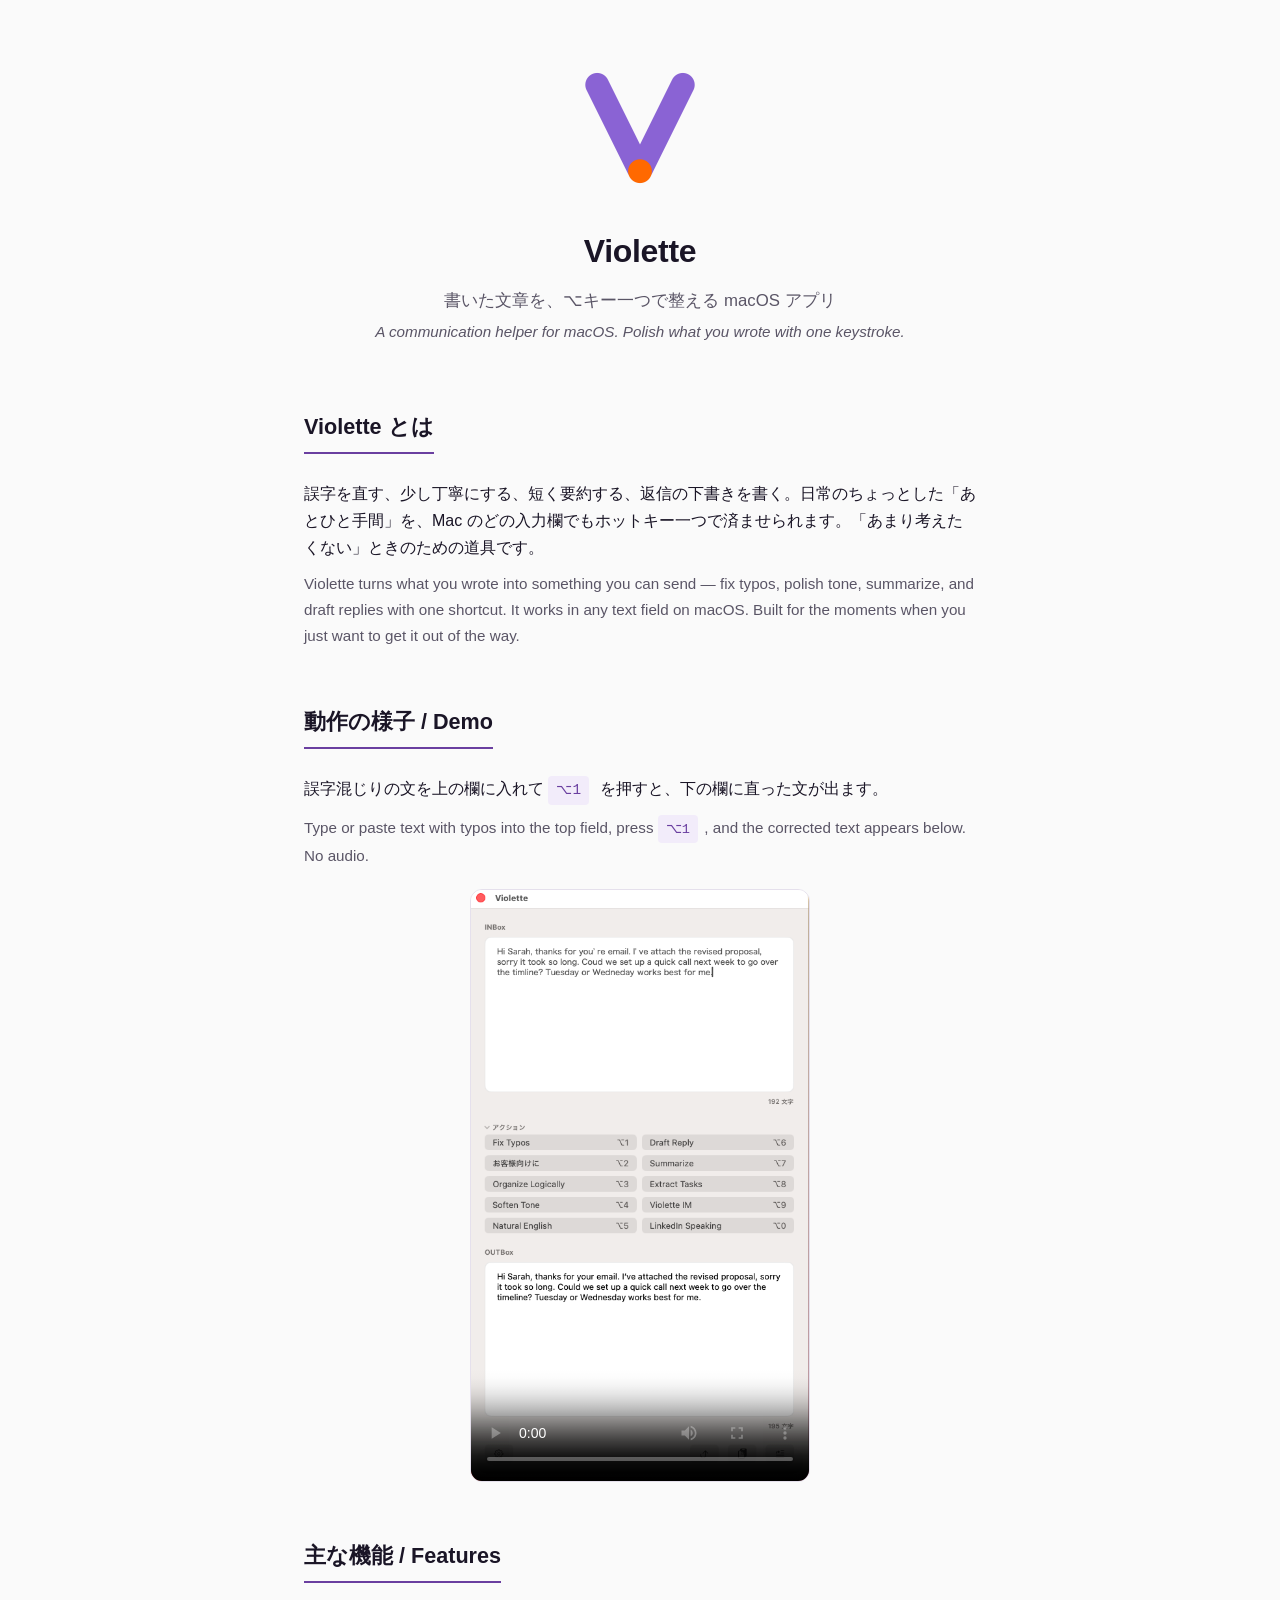
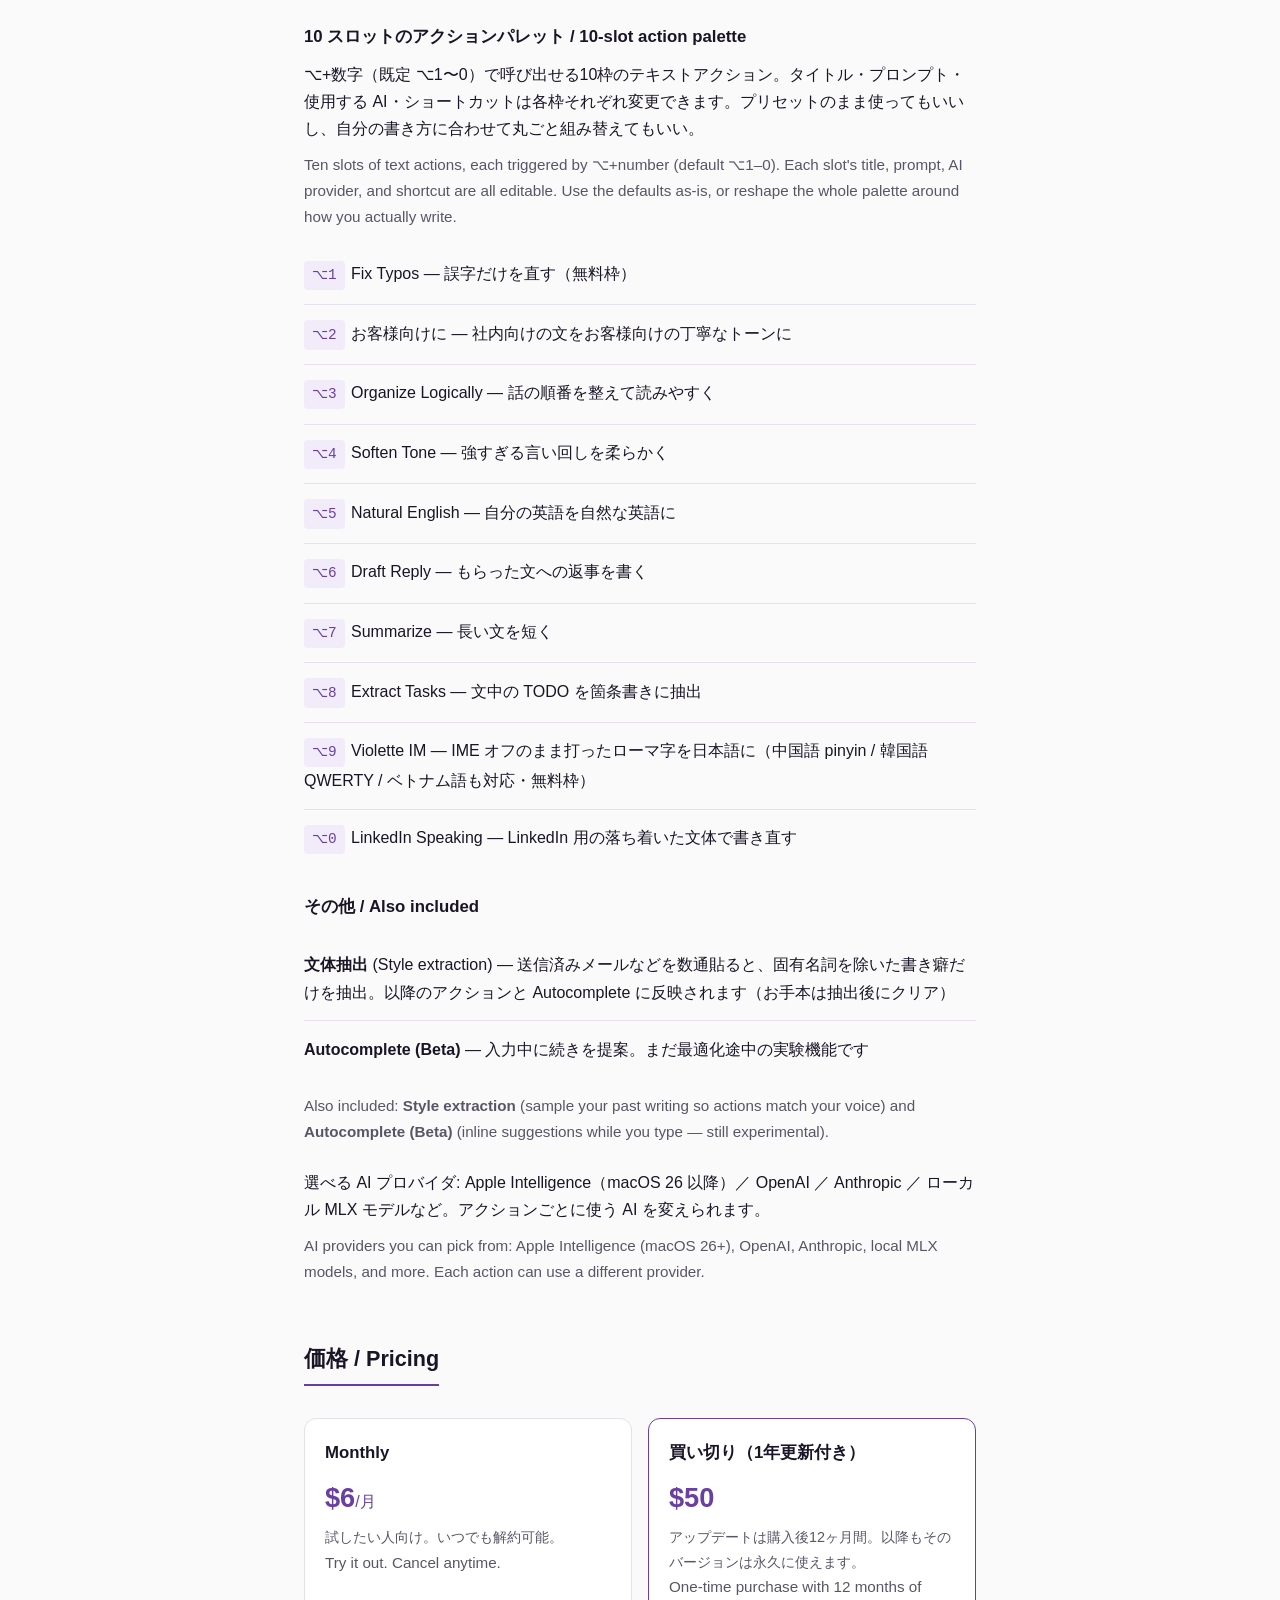
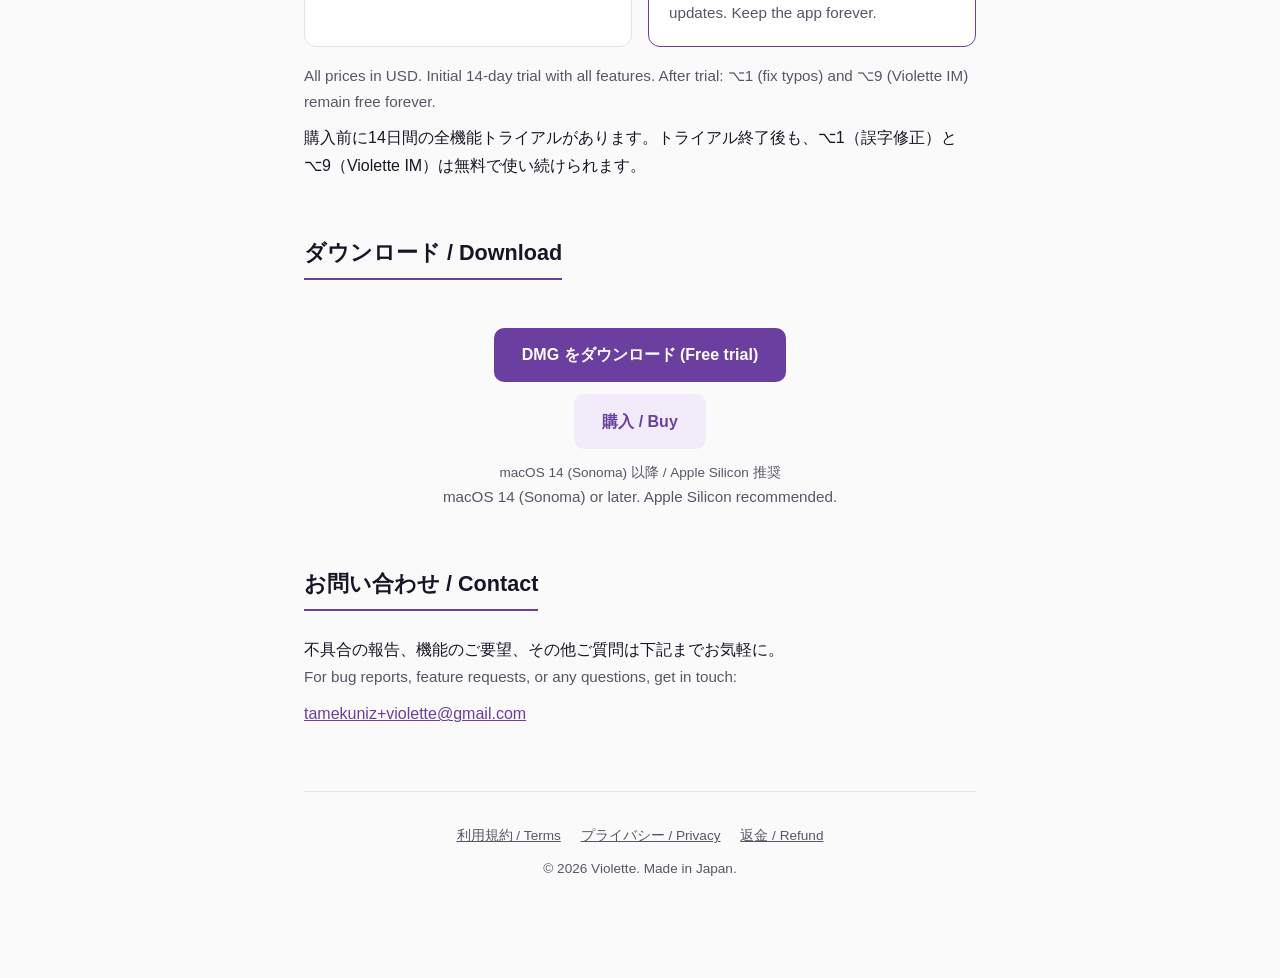
==== commit 34b74587: "fix: 存在しない X アカウントへのリンクを削除 Contact に張っていた @violette_app は x.com が User Profile Not Found を 返す未作成のアカウ" ====
--- a/index.html
+++ b/index.html
@@ -96,7 +96,6 @@
   <h2>お問い合わせ / Contact</h2>
   <p>不具合の報告、機能のご要望、その他ご質問は下記までお気軽に。<br><span class="en">For bug reports, feature requests, or any questions, get in touch:</span></p>
   <p><a href="mailto:tamekuniz+violette@gmail.com" style="color:var(--accent)">tamekuniz+violette@gmail.com</a></p>
-  <p class="social"><a href="https://twitter.com/violette_app" style="color:var(--accent)">@violette_app on X (Twitter)</a></p>
 </section>
 
 <footer>
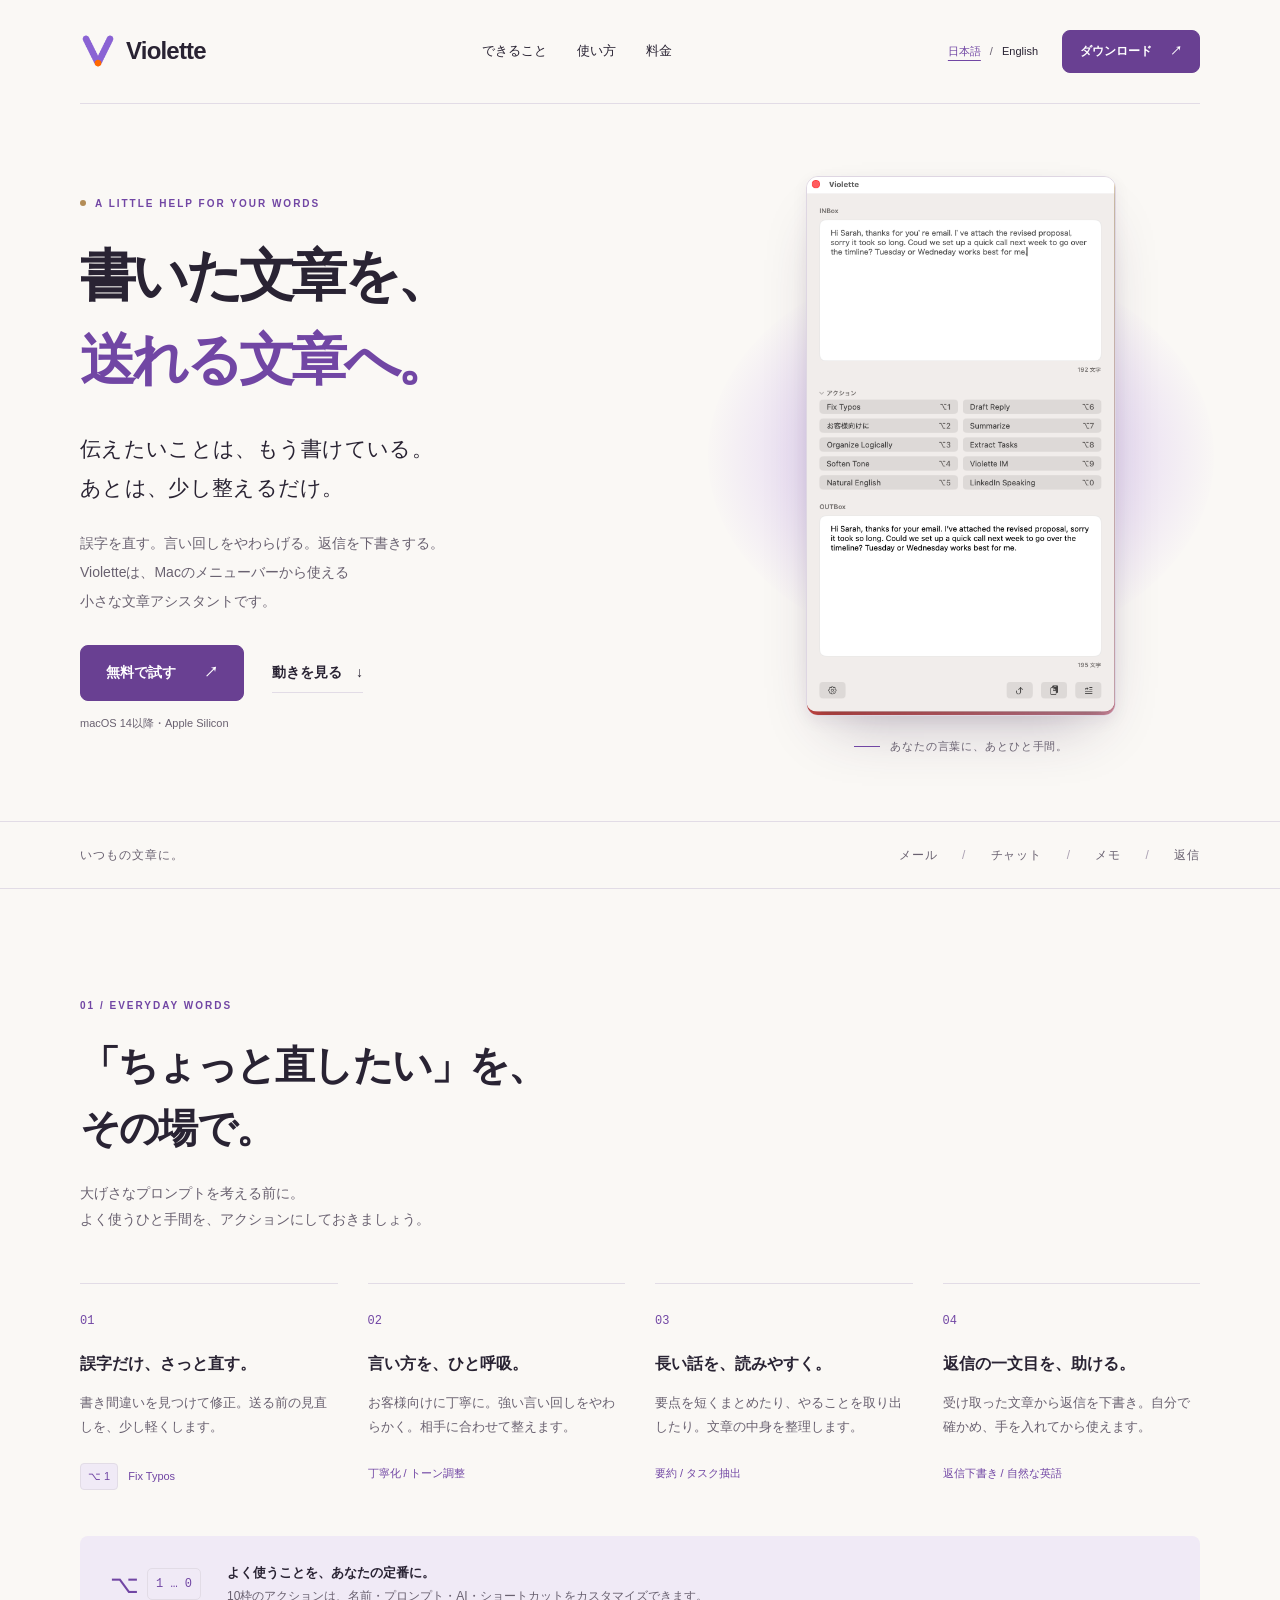
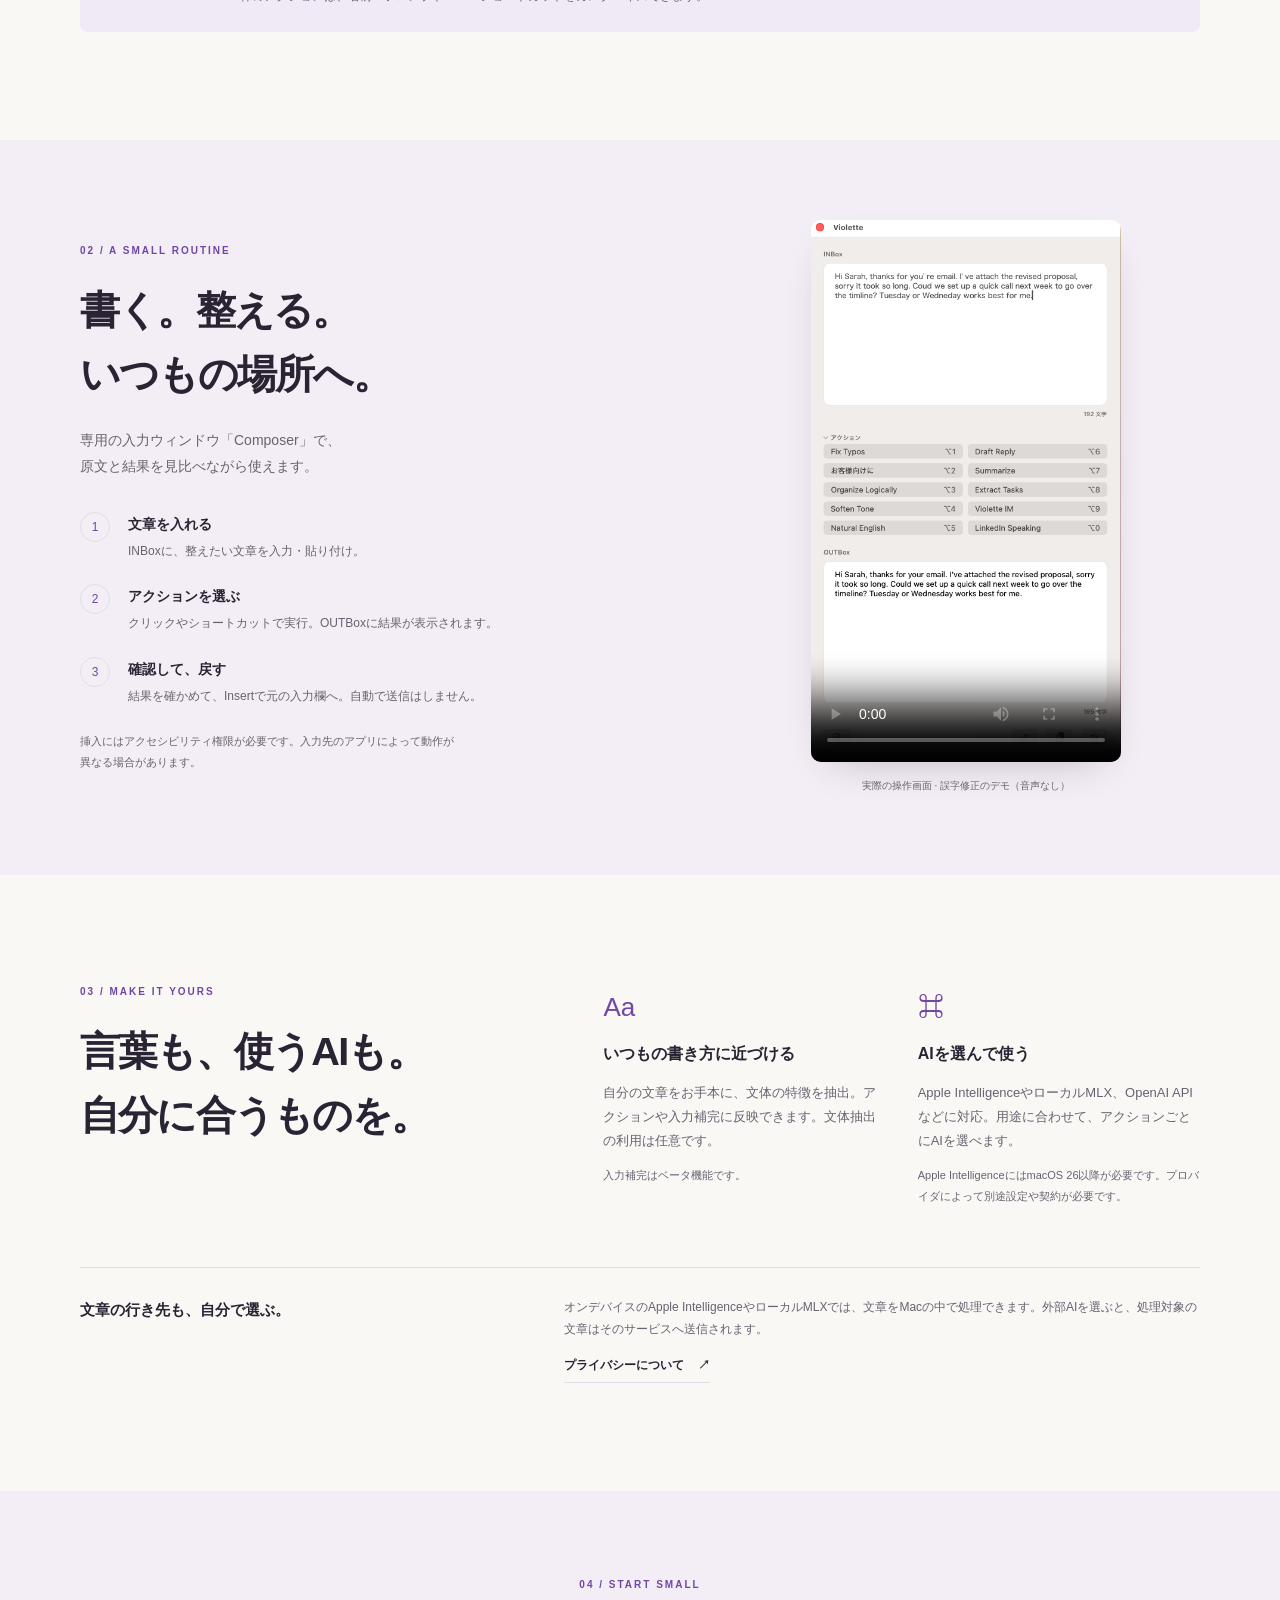
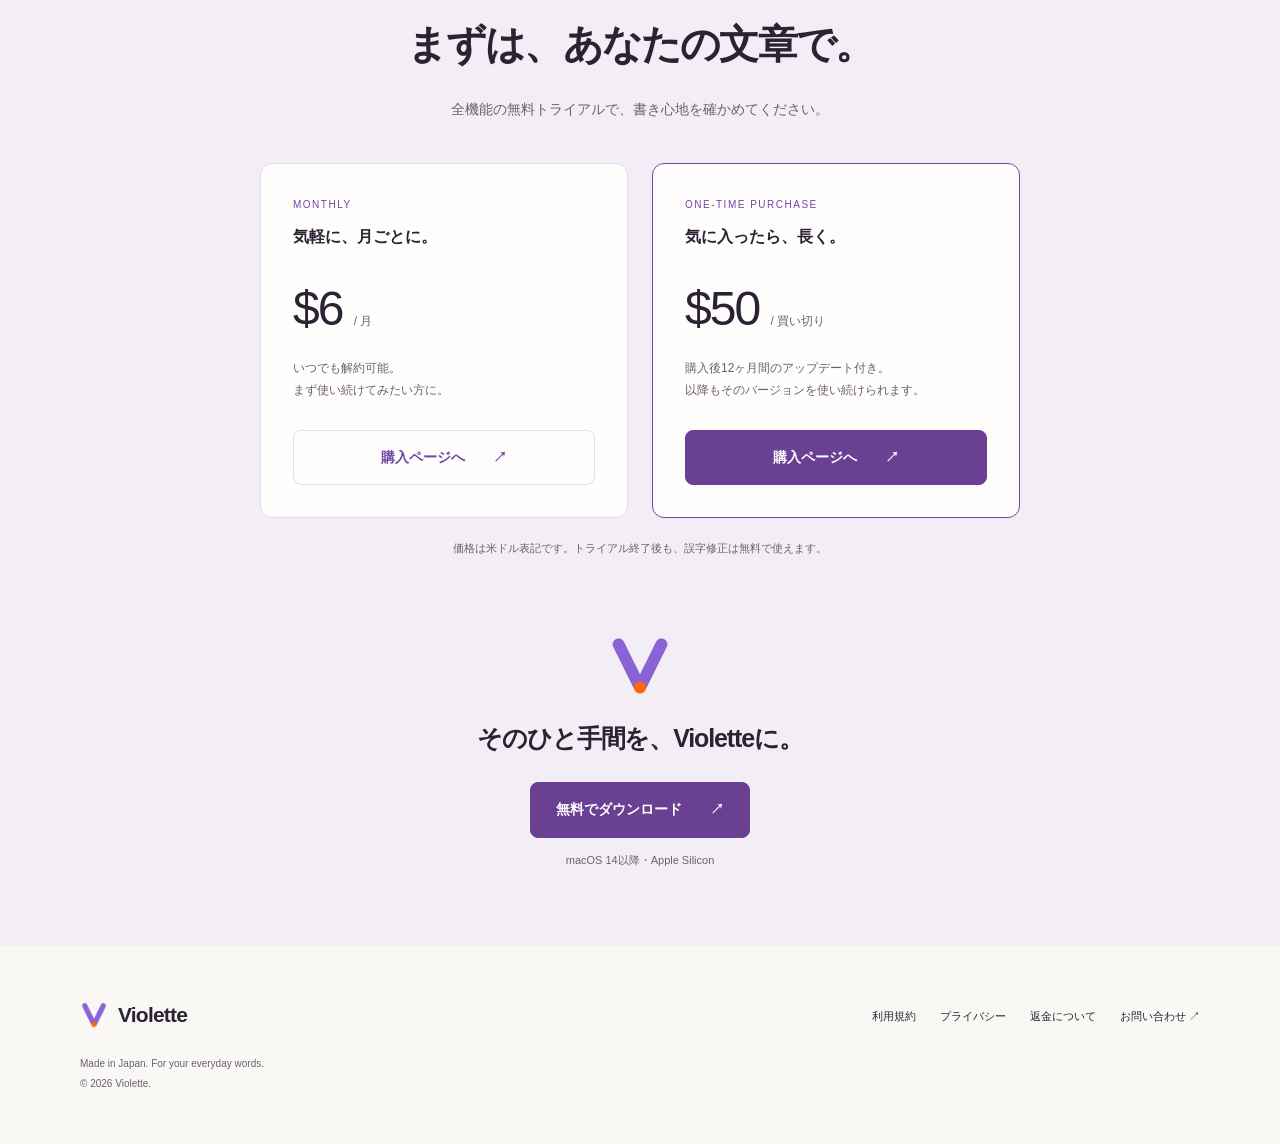
==== commit c449aaf0: "feat: VioletteのLPを刷新し日英ページと言語切り替えを追加" ====
--- a/index.html
+++ b/index.html
@@ -1,111 +1,78 @@
 <!doctype html>
 <html lang="ja">
 <head>
-<meta charset="utf-8">
-<meta name="viewport" content="width=device-width,initial-scale=1">
-<title>Violette — communication helper for macOS</title>
-<meta name="description" content="Violette は書いた文章を⌥キー一つで整える macOS アプリ。誤字直し、丁寧化、要約、返信下書き。">
-<link rel="icon" type="image/png" href="violette-icon.png">
-<link rel="stylesheet" href="style.css">
+  <meta charset="utf-8">
+  <meta name="viewport" content="width=device-width, initial-scale=1">
+  <title>Violette — 書いた文章を、送れる文章へ。</title>
+  <meta name="description" content="誤字を直す、言い回しを整える、返信を下書きする。Macのメニューバーから使える文章アシスタント、Violette。">
+  <meta name="theme-color" content="#faf8f5">
+  <link rel="icon" type="image/png" href="violette-icon.png">
+  <link rel="stylesheet" href="landing.css">
+  <link rel="alternate" hreflang="ja" href="index.html">
+  <link rel="alternate" hreflang="en" href="en.html">
+  <link rel="alternate" hreflang="x-default" href="index.html">
 </head>
 <body>
-<main>
-
-<header>
-  <img src="violette-icon.png" alt="Violette icon">
-  <h1>Violette</h1>
-  <p class="tagline">書いた文章を、⌥キー一つで整える macOS アプリ</p>
-  <p class="en-tagline">A communication helper for macOS. Polish what you wrote with one keystroke.</p>
-</header>
-
-<section id="what">
-  <h2>Violette とは</h2>
-  <p>誤字を直す、少し丁寧にする、短く要約する、返信の下書きを書く。日常のちょっとした「あとひと手間」を、Mac のどの入力欄でもホットキー一つで済ませられます。「あまり考えたくない」ときのための道具です。</p>
-  <p class="en">Violette turns what you wrote into something you can send — fix typos, polish tone, summarize, and draft replies with one shortcut. It works in any text field on macOS. Built for the moments when you just want to get it out of the way.</p>
-</section>
-
-<section id="demo">
-  <h2>動作の様子 / Demo</h2>
-  <p>誤字混じりの文を上の欄に入れて <span class="kbd">⌥1</span> を押すと、下の欄に直った文が出ます。</p>
-  <p class="en">Type or paste text with typos into the top field, press <span class="kbd">⌥1</span>, and the corrected text appears below. No audio.</p>
-  <video class="demo-video" controls playsinline preload="metadata" poster="violette-screenshot.png">
-    <source src="violette-demo.mp4" type="video/mp4">
-  </video>
-</section>
-
-<section id="features">
-  <h2>主な機能 / Features</h2>
-
-  <h3>10 スロットのアクションパレット / 10-slot action palette</h3>
-  <p>⌥+数字（既定 ⌥1〜0）で呼び出せる10枠のテキストアクション。タイトル・プロンプト・使用する AI・ショートカットは各枠それぞれ変更できます。プリセットのまま使ってもいいし、自分の書き方に合わせて丸ごと組み替えてもいい。</p>
-  <p class="en">Ten slots of text actions, each triggered by ⌥+number (default ⌥1–0). Each slot's title, prompt, AI provider, and shortcut are all editable. Use the defaults as-is, or reshape the whole palette around how you actually write.</p>
-
-  <ul class="features">
-    <li><span class="kbd">⌥1</span>Fix Typos — 誤字だけを直す（無料枠）</li>
-    <li><span class="kbd">⌥2</span>お客様向けに — 社内向けの文をお客様向けの丁寧なトーンに</li>
-    <li><span class="kbd">⌥3</span>Organize Logically — 話の順番を整えて読みやすく</li>
-    <li><span class="kbd">⌥4</span>Soften Tone — 強すぎる言い回しを柔らかく</li>
-    <li><span class="kbd">⌥5</span>Natural English — 自分の英語を自然な英語に</li>
-    <li><span class="kbd">⌥6</span>Draft Reply — もらった文への返事を書く</li>
-    <li><span class="kbd">⌥7</span>Summarize — 長い文を短く</li>
-    <li><span class="kbd">⌥8</span>Extract Tasks — 文中の TODO を箇条書きに抽出</li>
-    <li><span class="kbd">⌥9</span>Violette IM — IME オフのまま打ったローマ字を日本語に（中国語 pinyin / 韓国語 QWERTY / ベトナム語も対応・無料枠）</li>
-    <li><span class="kbd">⌥0</span>LinkedIn Speaking — LinkedIn 用の落ち着いた文体で書き直す</li>
-  </ul>
-
-  <h3>その他 / Also included</h3>
-  <ul class="features">
-    <li><strong>文体抽出</strong> (Style extraction) — 送信済みメールなどを数通貼ると、固有名詞を除いた書き癖だけを抽出。以降のアクションと Autocomplete に反映されます（お手本は抽出後にクリア）</li>
-    <li><strong>Autocomplete (Beta)</strong> — 入力中に続きを提案。まだ最適化途中の実験機能です</li>
-  </ul>
-
-  <p class="en">Also included: <strong>Style extraction</strong> (sample your past writing so actions match your voice) and <strong>Autocomplete (Beta)</strong> (inline suggestions while you type — still experimental).</p>
-
-  <p style="margin-top:1.5rem">選べる AI プロバイダ: Apple Intelligence（macOS 26 以降）／ OpenAI ／ Anthropic ／ ローカル MLX モデルなど。アクションごとに使う AI を変えられます。</p>
-  <p class="en">AI providers you can pick from: Apple Intelligence (macOS 26+), OpenAI, Anthropic, local MLX models, and more. Each action can use a different provider.</p>
-</section>
-
-<section id="pricing">
-  <h2>価格 / Pricing</h2>
-  <div class="price-grid">
-    <div class="price-card">
-      <p class="price-name">Monthly</p>
-      <p class="price-amount">$6<span style="font-size:1rem;font-weight:400">/月</span></p>
-      <p class="price-note">試したい人向け。いつでも解約可能。<br><span class="en">Try it out. Cancel anytime.</span></p>
-    </div>
-    <div class="price-card featured">
-      <p class="price-name">買い切り（1年更新付き）</p>
-      <p class="price-amount">$50</p>
-      <p class="price-note">アップデートは購入後12ヶ月間。以降もそのバージョンは永久に使えます。<br><span class="en">One-time purchase with 12 months of updates. Keep the app forever.</span></p>
-    </div>
-  </div>
-  <p style="margin-top:1rem" class="en">All prices in USD. Initial 14-day trial with all features. After trial: ⌥1 (fix typos) and ⌥9 (Violette IM) remain free forever.</p>
-  <p>購入前に14日間の全機能トライアルがあります。トライアル終了後も、⌥1（誤字修正）と ⌥9（Violette IM）は無料で使い続けられます。</p>
-</section>
-
-<section id="download">
-  <h2>ダウンロード / Download</h2>
-  <div class="cta-row">
-    <a class="cta cta-primary" href="https://github.com/tmknzz/violette-web/releases/latest">DMG をダウンロード (Free trial)</a>
-    <a class="cta cta-secondary" href="https://tmknzz.lemonsqueezy.com/checkout/buy/c8221ccf-1de8-416c-818a-a99c8e4ae105">購入 / Buy</a>
-    <p class="cta-note">macOS 14 (Sonoma) 以降 / Apple Silicon 推奨<br><span class="en">macOS 14 (Sonoma) or later. Apple Silicon recommended.</span></p>
-  </div>
-</section>
-
-<section id="contact">
-  <h2>お問い合わせ / Contact</h2>
-  <p>不具合の報告、機能のご要望、その他ご質問は下記までお気軽に。<br><span class="en">For bug reports, feature requests, or any questions, get in touch:</span></p>
-  <p><a href="mailto:tamekuniz+violette@gmail.com" style="color:var(--accent)">tamekuniz+violette@gmail.com</a></p>
-</section>
-
-<footer>
-  <a href="terms.html">利用規約 / Terms</a>
-  <a href="privacy.html">プライバシー / Privacy</a>
-  <a href="refund.html">返金 / Refund</a>
-  <br>
-  <p>© 2026 Violette. Made in Japan.</p>
-</footer>
-
-</main>
+  <a class="skip-link" href="#main">本文へスキップ</a>
+  <header class="site-header wrap">
+    <a class="brand" href="#" aria-label="Violette トップへ"><img src="violette-icon.png" width="36" height="36" alt=""><span>Violette</span></a>
+    <nav aria-label="メインナビゲーション">
+      <a href="#features">できること</a><a href="#how">使い方</a><a href="#pricing">料金</a>
+    </nav>
+    <div class="header-actions"><nav class="language-switch" aria-label="言語を選択"><a href="index.html" lang="ja" hreflang="ja" aria-current="page">日本語</a><span aria-hidden="true">/</span><a href="en.html" lang="en" hreflang="en">English</a></nav>
+    <a class="button button-small" href="https://github.com/tmknzz/violette-web/releases/latest">ダウンロード <span aria-hidden="true">↗</span></a></div>
+  </header>
+  <main id="main">
+    <section class="hero wrap" aria-labelledby="hero-title">
+      <div class="hero-copy">
+        <p class="eyebrow"><span class="status-dot" aria-hidden="true"></span> A LITTLE HELP FOR YOUR WORDS</p>
+        <h1 id="hero-title">書いた文章を、<br><span>送れる文章へ。</span></h1>
+        <p class="hero-lead">伝えたいことは、もう書けている。<br>あとは、少し整えるだけ。</p>
+        <p class="hero-description">誤字を直す。言い回しをやわらげる。返信を下書きする。<br class="desktop-break">Violetteは、Macのメニューバーから使える<br class="desktop-break">小さな文章アシスタントです。</p>
+        <div class="hero-actions"><a class="button" href="https://github.com/tmknzz/violette-web/releases/latest">無料で試す <span aria-hidden="true">↗</span></a><a class="text-link" href="#how">動きを見る <span aria-hidden="true">↓</span></a></div>
+        <p class="fine-print">macOS 14以降・Apple Silicon</p>
+      </div>
+      <figure class="hero-visual">
+        <div class="visual-halo" aria-hidden="true"></div>
+        <img class="app-shot" src="violette-screenshot.png" width="520" height="909" alt="VioletteのComposer。上のINBoxに原文、中央にアクション、下のOUTBoxに誤字を直した文章が表示されています。" fetchpriority="high">
+        <figcaption><span class="caption-rule" aria-hidden="true"></span> あなたの言葉に、あとひと手間。</figcaption>
+      </figure>
+    </section>
+    <div class="quiet-strip"><div class="wrap"><span>いつもの文章に。</span><span>メール <i aria-hidden="true">/</i> チャット <i aria-hidden="true">/</i> メモ <i aria-hidden="true">/</i> 返信</span></div></div>
+    <section class="section wrap" id="features" aria-labelledby="features-title">
+      <div class="section-intro"><p class="eyebrow">01 / EVERYDAY WORDS</p><h2 id="features-title">「ちょっと直したい」を、<br>その場で。</h2><p>大げさなプロンプトを考える前に。<br>よく使うひと手間を、アクションにしておきましょう。</p></div>
+      <div class="feature-grid">
+        <article><span class="feature-number">01</span><h3>誤字だけ、さっと直す。</h3><p>書き間違いを見つけて修正。送る前の見直しを、少し軽くします。</p><p class="feature-label"><kbd>⌥ 1</kbd> Fix Typos</p></article>
+        <article><span class="feature-number">02</span><h3>言い方を、ひと呼吸。</h3><p>お客様向けに丁寧に。強い言い回しをやわらかく。相手に合わせて整えます。</p><p class="feature-label">丁寧化 / トーン調整</p></article>
+        <article><span class="feature-number">03</span><h3>長い話を、読みやすく。</h3><p>要点を短くまとめたり、やることを取り出したり。文章の中身を整理します。</p><p class="feature-label">要約 / タスク抽出</p></article>
+        <article><span class="feature-number">04</span><h3>返信の一文目を、助ける。</h3><p>受け取った文章から返信を下書き。自分で確かめ、手を入れてから使えます。</p><p class="feature-label">返信下書き / 自然な英語</p></article>
+      </div>
+      <div class="custom-note"><span class="key-stack" aria-hidden="true">⌥ <span>1 … 0</span></span><p><strong>よく使うことを、あなたの定番に。</strong><br>10枠のアクションは、名前・プロンプト・AI・ショートカットをカスタマイズできます。</p></div>
+    </section>
+    <section class="how-section" id="how" aria-labelledby="how-title"><div class="wrap how-grid">
+      <div class="how-copy"><p class="eyebrow">02 / A SMALL ROUTINE</p><h2 id="how-title">書く。整える。<br>いつもの場所へ。</h2><p class="section-description">専用の入力ウィンドウ「Composer」で、<br>原文と結果を見比べながら使えます。</p>
+        <ol class="steps">
+          <li><span>1</span><div><h3>文章を入れる</h3><p>INBoxに、整えたい文章を入力・貼り付け。</p></div></li>
+          <li><span>2</span><div><h3>アクションを選ぶ</h3><p>クリックやショートカットで実行。OUTBoxに結果が表示されます。</p></div></li>
+          <li><span>3</span><div><h3>確認して、戻す</h3><p>結果を確かめて、Insertで元の入力欄へ。自動で送信はしません。</p></div></li>
+        </ol><p class="fine-print">挿入にはアクセシビリティ権限が必要です。入力先のアプリによって動作が異なる場合があります。</p>
+      </div>
+      <figure class="demo-frame"><video controls playsinline preload="metadata" poster="violette-screenshot.png" width="520" height="909" aria-label="Composerで英文の誤字を修正するデモ（音声なし）"><source src="violette-demo.mp4" type="video/mp4"><a href="violette-demo.mp4">デモ動画を見る</a></video><figcaption>実際の操作画面 · 誤字修正のデモ（音声なし）</figcaption></figure>
+    </div></section>
+    <section class="section wrap personal-section" aria-labelledby="personal-title">
+      <div class="section-intro"><p class="eyebrow">03 / MAKE IT YOURS</p><h2 id="personal-title">言葉も、使うAIも。<br>自分に合うものを。</h2></div>
+      <div class="personal-grid"><article><span class="small-icon" aria-hidden="true">Aa</span><h3>いつもの書き方に近づける</h3><p>自分の文章をお手本に、文体の特徴を抽出。アクションや入力補完に反映できます。文体抽出の利用は任意です。</p><p class="fine-print">入力補完はベータ機能です。</p></article>
+      <article><span class="small-icon" aria-hidden="true">⌘</span><h3>AIを選んで使う</h3><p>Apple IntelligenceやローカルMLX、OpenAI APIなどに対応。用途に合わせて、アクションごとにAIを選べます。</p><p class="fine-print">Apple IntelligenceにはmacOS 26以降が必要です。プロバイダによって別途設定や契約が必要です。</p></article></div>
+      <aside class="privacy-note"><h3>文章の行き先も、自分で選ぶ。</h3><p>オンデバイスのApple IntelligenceやローカルMLXでは、文章をMacの中で処理できます。外部AIを選ぶと、処理対象の文章はそのサービスへ送信されます。</p><a class="text-link" href="privacy.html">プライバシーについて <span aria-hidden="true">↗</span></a></aside>
+    </section>
+    <section class="pricing-section" id="pricing" aria-labelledby="pricing-title"><div class="wrap">
+      <div class="section-intro"><p class="eyebrow">04 / START SMALL</p><h2 id="pricing-title">まずは、あなたの文章で。</h2><p>全機能の無料トライアルで、書き心地を確かめてください。</p></div>
+      <div class="price-grid"><article class="price-card"><p class="plan-name">MONTHLY</p><h3>気軽に、月ごとに。</h3><p class="price">$6 <span>/ 月</span></p><p>いつでも解約可能。<br>まず使い続けてみたい方に。</p><a class="button button-outline" href="https://tmknzz.lemonsqueezy.com/checkout/buy/c8221ccf-1de8-416c-818a-a99c8e4ae105">購入ページへ <span aria-hidden="true">↗</span></a></article>
+      <article class="price-card price-featured"><p class="plan-name">ONE-TIME PURCHASE</p><h3>気に入ったら、長く。</h3><p class="price">$50 <span>/ 買い切り</span></p><p>購入後12ヶ月間のアップデート付き。<br>以降もそのバージョンを使い続けられます。</p><a class="button" href="https://tmknzz.lemonsqueezy.com/checkout/buy/c8221ccf-1de8-416c-818a-a99c8e4ae105">購入ページへ <span aria-hidden="true">↗</span></a></article></div>
+      <p class="pricing-note">価格は米ドル表記です。トライアル終了後も、誤字修正は無料で使えます。</p>
+      <div class="closing"><img src="violette-icon.png" width="64" height="64" alt=""><h2>そのひと手間を、Violetteに。</h2><a class="button" href="https://github.com/tmknzz/violette-web/releases/latest">無料でダウンロード <span aria-hidden="true">↗</span></a><p class="fine-print">macOS 14以降・Apple Silicon</p></div>
+    </div></section>
+  </main>
+  <footer class="site-footer wrap"><div><a class="brand" href="#"><img src="violette-icon.png" width="28" height="28" alt=""><span>Violette</span></a><p>Made in Japan. For your everyday words.<br>© 2026 Violette.</p></div><nav aria-label="フッターナビゲーション"><a href="terms.html">利用規約</a><a href="privacy.html">プライバシー</a><a href="refund.html">返金について</a><a href="mailto:tamekuniz+violette@gmail.com">お問い合わせ <span aria-hidden="true">↗</span></a></nav></footer>
 </body>
 </html>
--- a/landing.css
+++ b/landing.css
@@ -0,0 +1,195 @@
+:root {
+  color-scheme: light dark;
+  --bg: #faf8f5;
+  --fg: #292333;
+  --muted: #696170;
+  --accent: #7146a4;
+  --button: #694092;
+  --soft: #f0eaf6;
+  --surface: #fffdfb;
+  --line: #e2dce6;
+  --wash: #f3eef5;
+}
+* { box-sizing: border-box; }
+html { scroll-behavior: smooth; scroll-padding-top: 24px; }
+body { margin: 0; background: var(--bg); color: var(--fg); font: 16px/1.85 -apple-system, BlinkMacSystemFont, "Hiragino Kaku Gothic ProN", "Yu Gothic", sans-serif; -webkit-font-smoothing: antialiased; }
+a { color: inherit; text-underline-offset: 5px; }
+a:focus-visible, video:focus-visible { outline: 3px solid var(--accent); outline-offset: 5px; }
+img { display: block; max-width: 100%; height: auto; }
+figure, p, h1, h2, h3 { margin: 0; }
+.wrap { width: min(1120px, calc(100% - 80px)); margin-inline: auto; }
+.skip-link { position: absolute; top: -100px; left: 20px; z-index: 10; background: var(--surface); padding: 10px 20px; }
+.skip-link:focus { top: 12px; }
+.site-header { display: flex; justify-content: space-between; align-items: center; gap: 28px; min-height: 104px; border-bottom: 1px solid var(--line); }
+.brand { display: inline-flex; align-items: center; gap: 10px; text-decoration: none; font-size: 24px; letter-spacing: -.8px; font-weight: 650; }
+.brand img { border-radius: 9px; }
+.site-header nav { display: flex; gap: 30px; font-size: 13px; }
+.site-header nav a { text-decoration: none; }
+.site-header nav a:hover, .site-footer nav a:hover { color: var(--accent); }
+.button { display: inline-flex; align-items: center; justify-content: center; gap: 28px; padding: 14px 25px; min-height: 52px; border: 1px solid var(--button); border-radius: 8px; background: var(--button); color: #fff; text-decoration: none; font-size: 14px; font-weight: 600; transition: background .18s, transform .18s; }
+.button:hover { background: #57317e; transform: translateY(-2px); }
+.button-small { min-height: 42px; padding: 9px 17px; font-size: 12px; gap: 18px; }
+.button-outline { color: var(--accent); background: transparent; border-color: var(--line); }
+.button-outline:hover { background: var(--soft); }
+.text-link { display: inline-flex; align-items: center; gap: 14px; font-size: 14px; font-weight: 600; text-decoration: none; border-bottom: 1px solid var(--line); padding: 6px 0; }
+.text-link:hover { color: var(--accent); }
+.eyebrow { color: var(--accent); font-size: 10px; letter-spacing: 2px; line-height: 1.7; font-weight: 650; }
+.hero { display: grid; grid-template-columns: 1.25fr 1fr; gap: 45px; align-items: center; padding-block: 68px 64px; }
+.hero .eyebrow { display: flex; align-items: center; gap: 9px; }
+.status-dot { width: 6px; height: 6px; background: #b38c56; border-radius: 50%; flex-shrink: 0; }
+h1 { font-size: clamp(38px, 4.4vw, 61px); line-height: 1.5; letter-spacing: -.065em; font-weight: 650; margin: 22px 0 26px; }
+h1 span { color: var(--accent); }
+.hero-lead { font-size: 21px; line-height: 1.9; letter-spacing: .015em; margin-bottom: 21px; }
+.hero-description { font-size: 14px; color: var(--muted); line-height: 2.05; }
+.hero-actions { display: flex; align-items: center; gap: 28px; margin-top: 30px; }
+.fine-print { font-size: 11px; line-height: 1.9; color: var(--muted); }
+.hero-copy > .fine-print { margin-top: 12px; }
+.hero-visual { position: relative; padding: 4px 30px 0; isolation: isolate; }
+.visual-halo { position: absolute; inset: 15% -3% 18%; border-radius: 50%; background: radial-gradient(ellipse, #d9c8ed 0, #e9def2 45%, transparent 72%); z-index: -1; }
+.app-shot { width: 310px; margin-inline: auto; border: 1px solid #ded6e2; border-radius: 12px; box-shadow: 0 28px 60px -26px #38234b55, 0 5px 16px #38234b10; }
+.hero-visual figcaption { display: flex; align-items: center; justify-content: center; gap: 10px; font-size: 11px; color: var(--muted); margin-top: 20px; letter-spacing: .08em; }
+.caption-rule { width: 26px; height: 1px; background: var(--accent); }
+.quiet-strip { border-block: 1px solid var(--line); }
+.quiet-strip .wrap { display: flex; align-items: center; justify-content: space-between; gap: 16px; padding-block: 22px; font-size: 12px; letter-spacing: .08em; color: var(--muted); }
+.quiet-strip i { color: #aba1b3; font-style: normal; margin-inline: 20px; }
+.section { padding-block: 108px; }
+h2 { font-size: clamp(28px, 3.1vw, 40px); font-weight: 600; line-height: 1.6; letter-spacing: -.045em; }
+.section-intro .eyebrow, .how-copy > .eyebrow { margin-bottom: 20px; }
+.section-intro > p:last-child:not(.eyebrow) { color: var(--muted); font-size: 14px; margin-top: 20px; }
+.feature-grid { display: grid; grid-template-columns: repeat(4, 1fr); gap: 30px; margin-top: 50px; }
+.feature-grid article { border-top: 1px solid var(--line); padding-top: 20px; }
+.feature-number { color: var(--accent); font: 12px/1.5 ui-monospace, monospace; }
+h3 { font-size: 16px; line-height: 1.8; font-weight: 600; }
+.feature-grid h3 { margin: 17px 0 12px; }
+.feature-grid p { font-size: 13px; color: var(--muted); }
+.feature-grid .feature-label { margin-top: 24px; font-size: 11px; color: var(--accent); }
+kbd { display: inline-block; background: var(--soft); border: 1px solid var(--line); padding: 2px 7px; border-radius: 4px; font: inherit; margin-right: 7px; }
+.custom-note { display: flex; align-items: center; gap: 26px; margin-top: 46px; padding: 25px 30px; background: var(--soft); border-radius: 8px; }
+.custom-note p { font-size: 12px; color: var(--muted); }
+.custom-note strong { color: var(--fg); font-size: 13px; font-weight: 600; }
+.key-stack { display: flex; gap: 8px; align-items: center; font-size: 25px; color: var(--accent); white-space: nowrap; }
+.key-stack span { font: 12px ui-monospace, monospace; padding: 8px; border: 1px solid var(--line); border-radius: 5px; }
+.how-section { background: var(--wash); padding-block: 80px; }
+.how-grid { display: grid; grid-template-columns: 1.2fr 1fr; gap: 90px; align-items: center; }
+.section-description { font-size: 14px; margin-top: 22px; color: var(--muted); }
+.steps { list-style: none; padding: 0; margin: 32px 0 24px; }
+.steps li { display: flex; gap: 18px; margin-top: 22px; }
+.steps li > span { flex: 0 0 30px; height: 30px; border: 1px solid var(--line); border-radius: 50%; text-align: center; line-height: 28px; color: var(--accent); font-size: 12px; }
+.steps h3 { font-size: 14px; }
+.steps p { color: var(--muted); font-size: 12px; margin-top: 3px; }
+.how-copy > .fine-print { max-width: 380px; }
+.demo-frame { max-width: 310px; justify-self: center; }
+.demo-frame video { display: block; width: 100%; height: auto; border-radius: 10px; background: var(--surface); box-shadow: 0 16px 40px -22px #29233355; }
+.demo-frame figcaption { font-size: 10px; color: var(--muted); margin-top: 15px; text-align: center; }
+.personal-section { display: grid; grid-template-columns: .95fr 1.25fr; column-gap: 70px; }
+.personal-grid { display: grid; grid-template-columns: 1fr 1fr; gap: 32px; }
+.small-icon { display: block; color: var(--accent); font-size: 26px; height: 45px; margin-bottom: 12px; }
+.personal-grid p { font-size: 13px; color: var(--muted); margin-top: 12px; }
+.personal-grid .fine-print { font-size: 11px; }
+.privacy-note { grid-column: 1 / -1; margin-top: 60px; border-top: 1px solid var(--line); padding-top: 28px; display: grid; grid-template-columns: 1fr 1.5fr; gap: 8px 60px; }
+.privacy-note h3 { font-size: 15px; }
+.privacy-note p { color: var(--muted); font-size: 12px; }
+.privacy-note .text-link { grid-column: 2; justify-self: start; font-size: 12px; }
+.pricing-section { padding-block: 85px 75px; background: var(--wash); }
+.pricing-section .section-intro { text-align: center; }
+.price-grid { display: grid; grid-template-columns: 1fr 1fr; gap: 24px; max-width: 760px; margin: 40px auto 0; }
+.price-card { background: var(--surface); border: 1px solid var(--line); border-radius: 12px; padding: 32px; }
+.price-featured { border-color: var(--accent); }
+.plan-name { font-size: 10px; letter-spacing: 1.5px; color: var(--accent); }
+.price-card h3 { margin-top: 9px; }
+.price { font-size: 48px; letter-spacing: -2px; line-height: 1.5; margin: 21px 0 12px; }
+.price span { font-size: 12px; color: var(--muted); letter-spacing: 0; }
+.price-card > p:not(.price):not(.plan-name) { font-size: 12px; color: var(--muted); }
+.price-card .button { width: 100%; margin-top: 28px; }
+.pricing-note { color: var(--muted); font-size: 11px; text-align: center; margin-top: 20px; }
+.closing { text-align: center; padding-top: 75px; }
+.closing img { margin: 0 auto 20px; border-radius: 15px; }
+.closing h2 { font-size: 25px; margin-bottom: 24px; }
+.closing .fine-print { margin-top: 12px; }
+.site-footer { display: flex; justify-content: space-between; align-items: flex-start; gap: 35px; padding-block: 50px; }
+.site-footer .brand { font-size: 21px; }
+.site-footer p { color: var(--muted); font-size: 10px; line-height: 2; margin-top: 15px; }
+.site-footer nav { display: flex; flex-wrap: wrap; gap: 16px 24px; font-size: 11px; padding-top: 10px; }
+.site-footer nav a { text-decoration: none; }
+@media (prefers-color-scheme: dark) {
+  :root { --bg: #19161d; --fg: #f0eaf3; --muted: #b8afc0; --accent: #c5a0ee; --button: #754a9f; --soft: #2c2237; --surface: #221d28; --line: #403548; --wash: #211b29; }
+  .visual-halo { opacity: .2; }
+  .app-shot { border-color: var(--line); }
+}
+@media (max-width: 1000px) {
+  .wrap { width: calc(100% - 56px); }
+  .hero { gap: 15px; }
+  .hero-visual { padding-inline: 15px; }
+  .feature-grid { grid-template-columns: 1fr 1fr; gap: 35px; }
+  .personal-section { grid-template-columns: 1fr; }
+  .personal-grid { margin-top: 35px; }
+  .how-grid { gap: 40px; }
+}
+@media (max-width: 700px) {
+  .wrap { width: calc(100% - 40px); }
+  .site-header { min-height: 80px; gap: 12px; flex-wrap: wrap; padding-block: 16px; }
+  .site-header .brand { font-size: 22px; }
+  .site-header nav { order: 3; width: 100%; justify-content: center; gap: 35px; padding-top: 10px; }
+  .button-small { padding: 8px 10px; font-size: 11px; gap: 8px; }
+  .hero { grid-template-columns: 1fr; padding-block: 45px; gap: 36px; }
+  h1 { font-size: clamp(32px, 7.8vw, 52px); margin-top: 20px; }
+  .hero-lead { font-size: 18px; }
+  .hero-description { font-size: 13px; }
+  .desktop-break { display: none; }
+  .hero-actions { gap: 22px; }
+  .hero-visual { padding-inline: 24px; }
+  .app-shot { width: 290px; }
+  .quiet-strip .wrap { flex-direction: column; align-items: flex-start; gap: 4px; padding-block: 19px; font-size: 10px; }
+  .quiet-strip i { margin-inline: 13px; }
+  .section { padding-block: 66px; }
+  .feature-grid { gap: 28px 20px; margin-top: 32px; }
+  .feature-grid h3 { font-size: 14px; }
+  .feature-grid p { font-size: 12px; }
+  .custom-note { padding: 20px; align-items: flex-start; flex-direction: column; gap: 12px; }
+  .how-section { padding-block: 60px; }
+  .how-grid { grid-template-columns: 1fr; gap: 35px; }
+  .demo-frame { width: min(100%, 290px); }
+  .personal-grid { grid-template-columns: 1fr; gap: 30px; }
+  .privacy-note { grid-template-columns: 1fr; margin-top: 35px; gap: 14px; }
+  .privacy-note .text-link { grid-column: 1; }
+  .pricing-section { padding-block: 60px; }
+  .price-grid { grid-template-columns: 1fr; max-width: 400px; }
+  .price-card { padding: 26px; }
+  .pricing-note { text-align: left; }
+  .closing h2 { font-size: 22px; }
+  .site-footer { flex-direction: column; gap: 20px; padding-block: 35px; }
+  .site-footer nav { gap: 15px 20px; }
+}
+@media (prefers-reduced-motion: reduce) {
+  html { scroll-behavior: auto; }
+  .button { transition: none; }
+  .button:hover { transform: none; }
+}
+/* Language links share the same layout on both pages. */
+.header-actions { display: flex; align-items: center; gap: 24px; }
+.site-header .language-switch { display: flex; align-items: center; gap: 9px; font-size: 11px; }
+.language-switch span { color: var(--muted); }
+.language-switch [aria-current="page"] { color: var(--accent); text-decoration: underline; text-underline-offset: 5px; }
+html[lang="en"] h1 { line-height: 1.16; letter-spacing: -.055em; font-size: clamp(38px, 4.1vw, 59px); }
+html[lang="en"] .hero-lead { font-size: 18px; }
+html[lang="en"] h2 { line-height: 1.3; }
+html[lang="en"] .feature-grid h3 { font-size: 18px; }
+.hero-actions { flex-wrap: wrap; }
+.button, .text-link { white-space: nowrap; }
+@media (max-width: 1000px) {
+  .site-header { gap: 18px; }
+  .site-header nav { gap: 18px; }
+  .header-actions { gap: 16px; }
+}
+@media (max-width: 700px) {
+  .header-actions { flex-direction: column; align-items: flex-end; gap: 8px; }
+  .site-header .language-switch { order: 0; width: auto; padding: 0; gap: 9px; }
+  .hero-actions { gap: 16px; }
+  .hero-actions .button { padding-inline: 18px; gap: 16px; }
+  .hero-actions .text-link { font-size: 13px; gap: 8px; }
+  html[lang="en"] h1 { font-size: clamp(35px, 8.5vw, 52px); }
+  html[lang="en"] .hero-lead { font-size: 17px; }
+}
+@media (max-width: 700px) {
+  .price-card .button { padding-inline: 12px; gap: 12px; font-size: 13px; }
+}
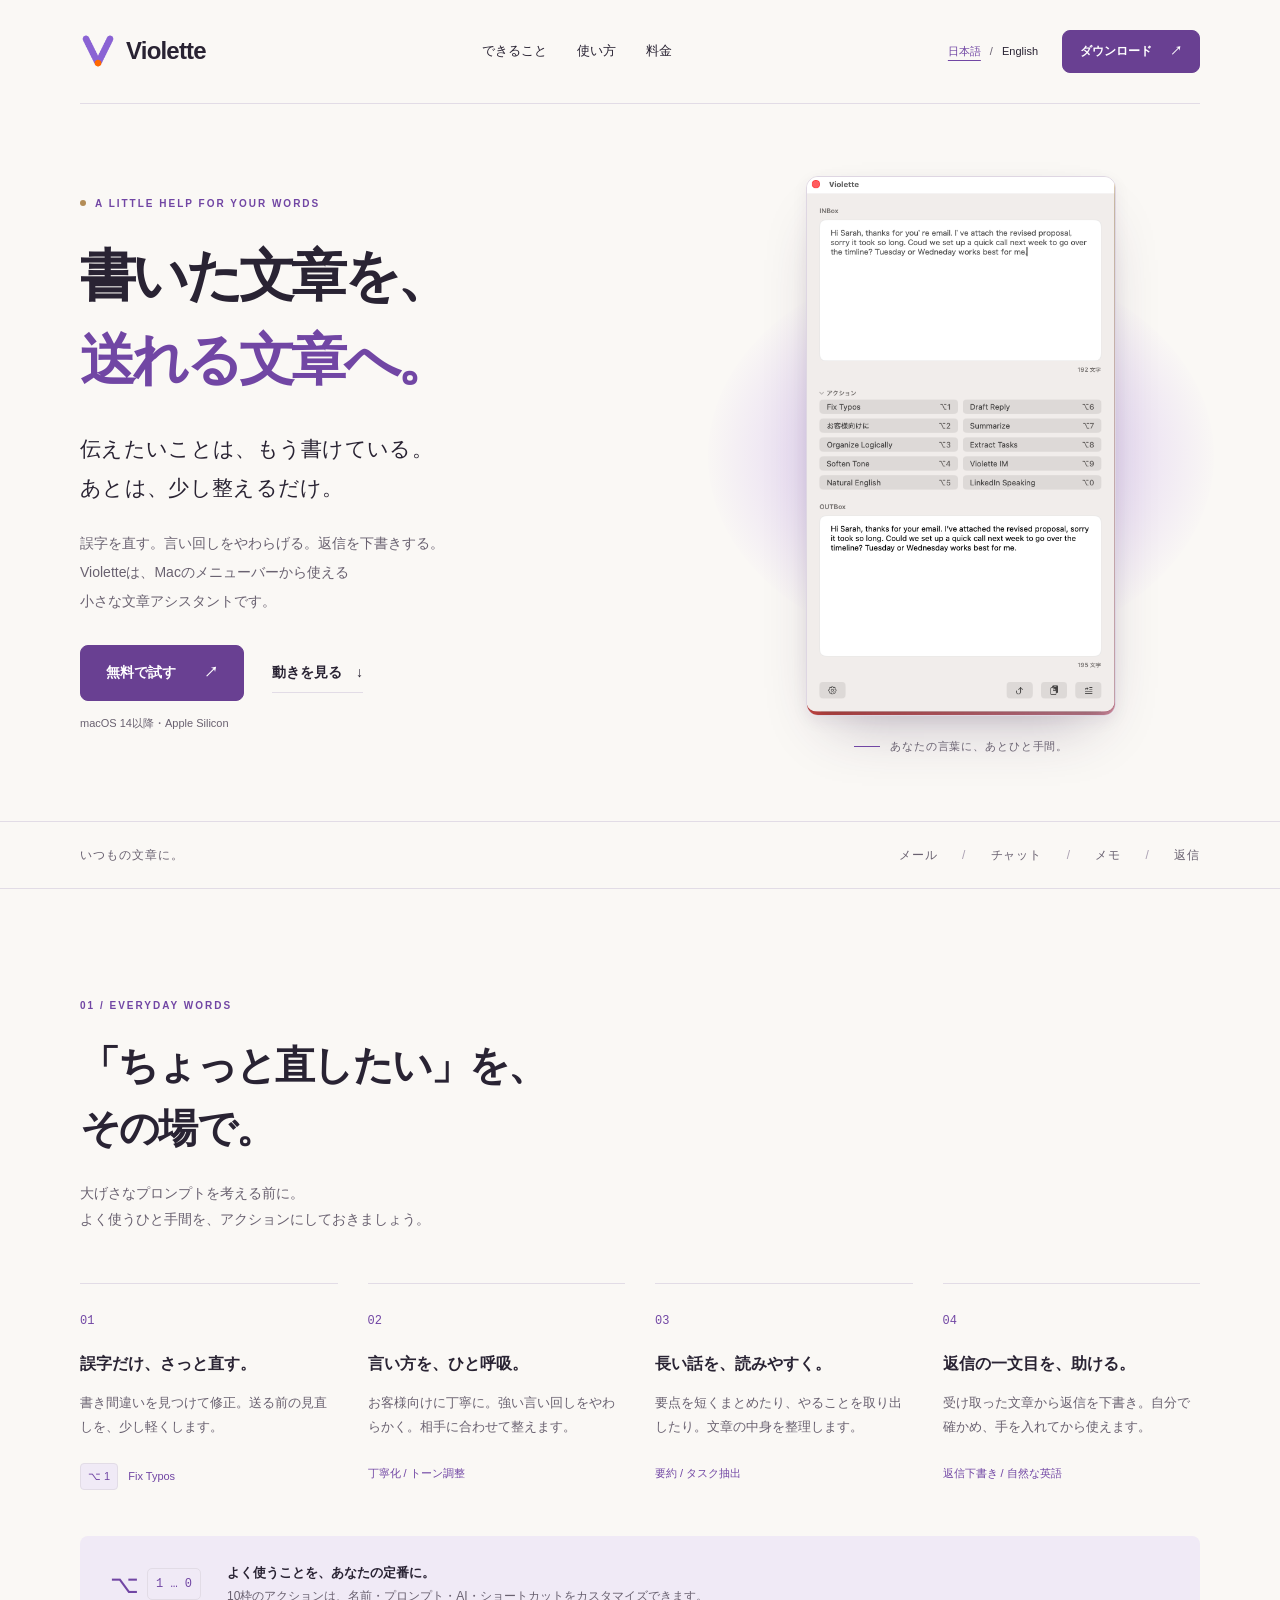
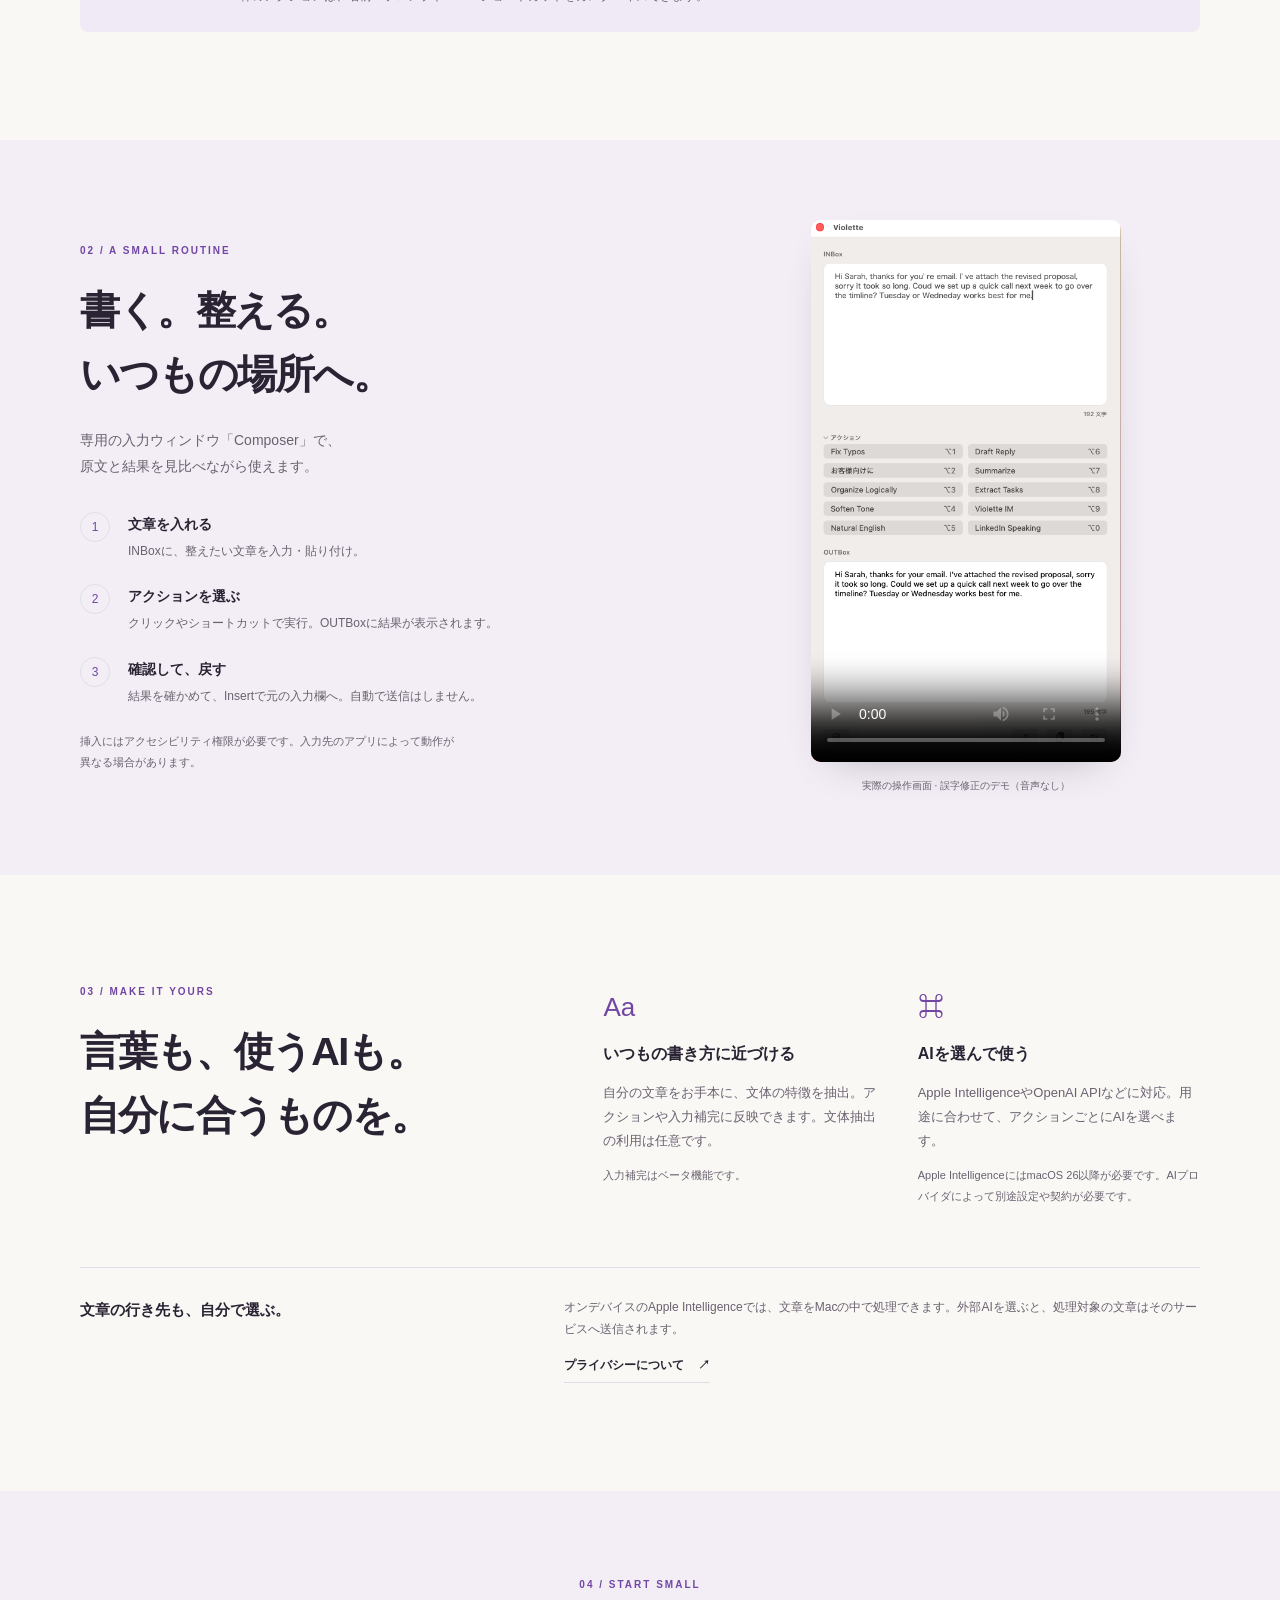
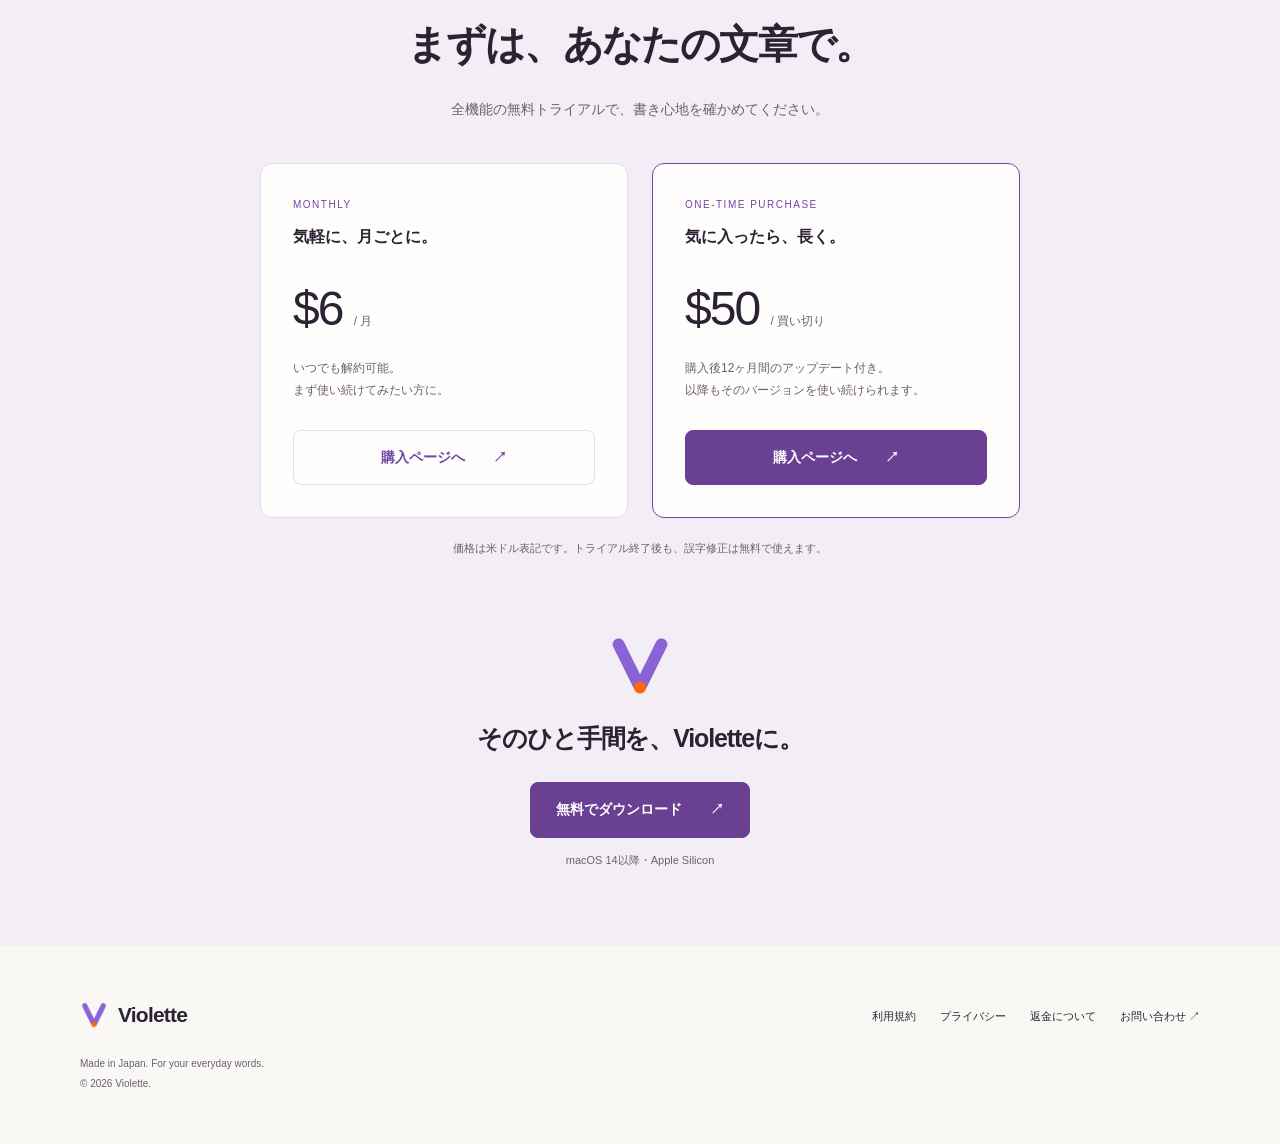
==== commit 1f85bbae: "fix: 日英LPからMLX表記を外しAIプロバイダの呼称を明確化" ====
--- a/index.html
+++ b/index.html
@@ -62,8 +62,8 @@
     <section class="section wrap personal-section" aria-labelledby="personal-title">
       <div class="section-intro"><p class="eyebrow">03 / MAKE IT YOURS</p><h2 id="personal-title">言葉も、使うAIも。<br>自分に合うものを。</h2></div>
       <div class="personal-grid"><article><span class="small-icon" aria-hidden="true">Aa</span><h3>いつもの書き方に近づける</h3><p>自分の文章をお手本に、文体の特徴を抽出。アクションや入力補完に反映できます。文体抽出の利用は任意です。</p><p class="fine-print">入力補完はベータ機能です。</p></article>
-      <article><span class="small-icon" aria-hidden="true">⌘</span><h3>AIを選んで使う</h3><p>Apple IntelligenceやローカルMLX、OpenAI APIなどに対応。用途に合わせて、アクションごとにAIを選べます。</p><p class="fine-print">Apple IntelligenceにはmacOS 26以降が必要です。プロバイダによって別途設定や契約が必要です。</p></article></div>
-      <aside class="privacy-note"><h3>文章の行き先も、自分で選ぶ。</h3><p>オンデバイスのApple IntelligenceやローカルMLXでは、文章をMacの中で処理できます。外部AIを選ぶと、処理対象の文章はそのサービスへ送信されます。</p><a class="text-link" href="privacy.html">プライバシーについて <span aria-hidden="true">↗</span></a></aside>
+      <article><span class="small-icon" aria-hidden="true">⌘</span><h3>AIを選んで使う</h3><p>Apple IntelligenceやOpenAI APIなどに対応。用途に合わせて、アクションごとにAIを選べます。</p><p class="fine-print">Apple IntelligenceにはmacOS 26以降が必要です。AIプロバイダによって別途設定や契約が必要です。</p></article></div>
+      <aside class="privacy-note"><h3>文章の行き先も、自分で選ぶ。</h3><p>オンデバイスのApple Intelligenceでは、文章をMacの中で処理できます。外部AIを選ぶと、処理対象の文章はそのサービスへ送信されます。</p><a class="text-link" href="privacy.html">プライバシーについて <span aria-hidden="true">↗</span></a></aside>
     </section>
     <section class="pricing-section" id="pricing" aria-labelledby="pricing-title"><div class="wrap">
       <div class="section-intro"><p class="eyebrow">04 / START SMALL</p><h2 id="pricing-title">まずは、あなたの文章で。</h2><p>全機能の無料トライアルで、書き心地を確かめてください。</p></div>
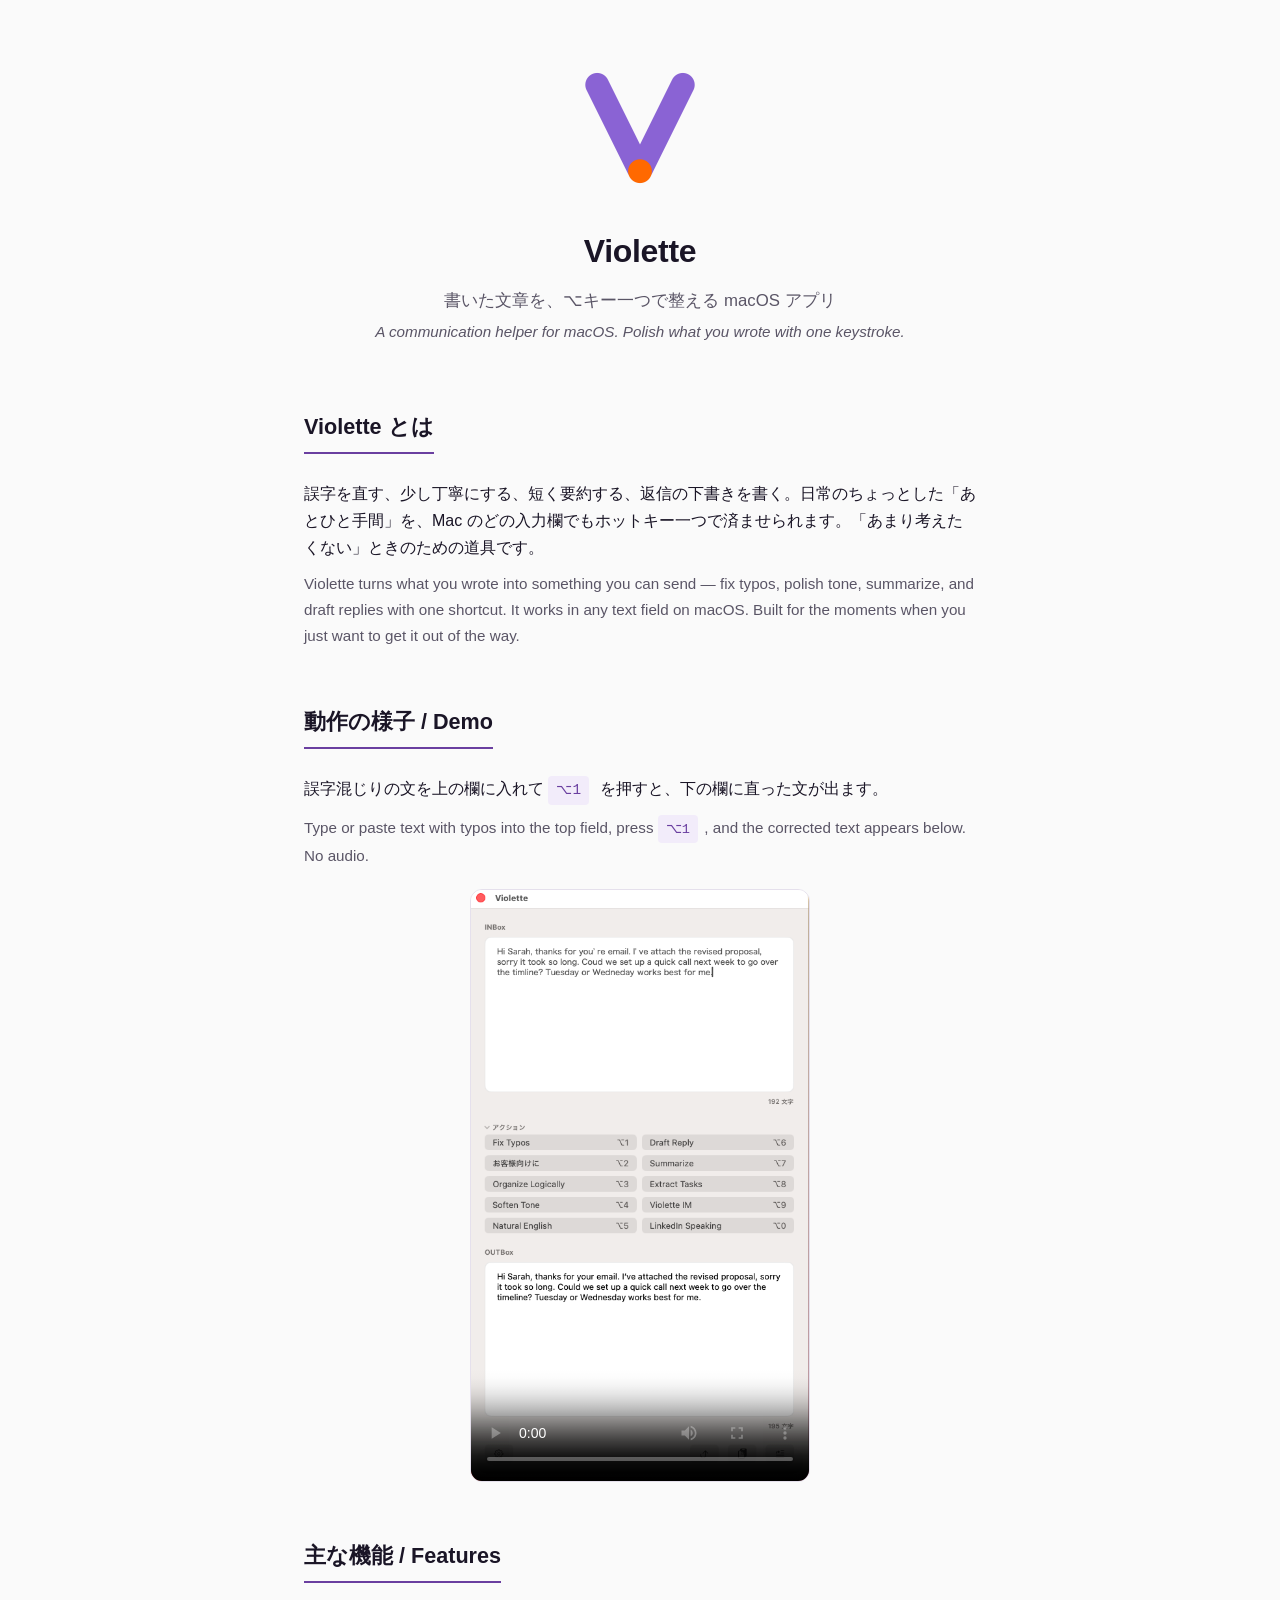
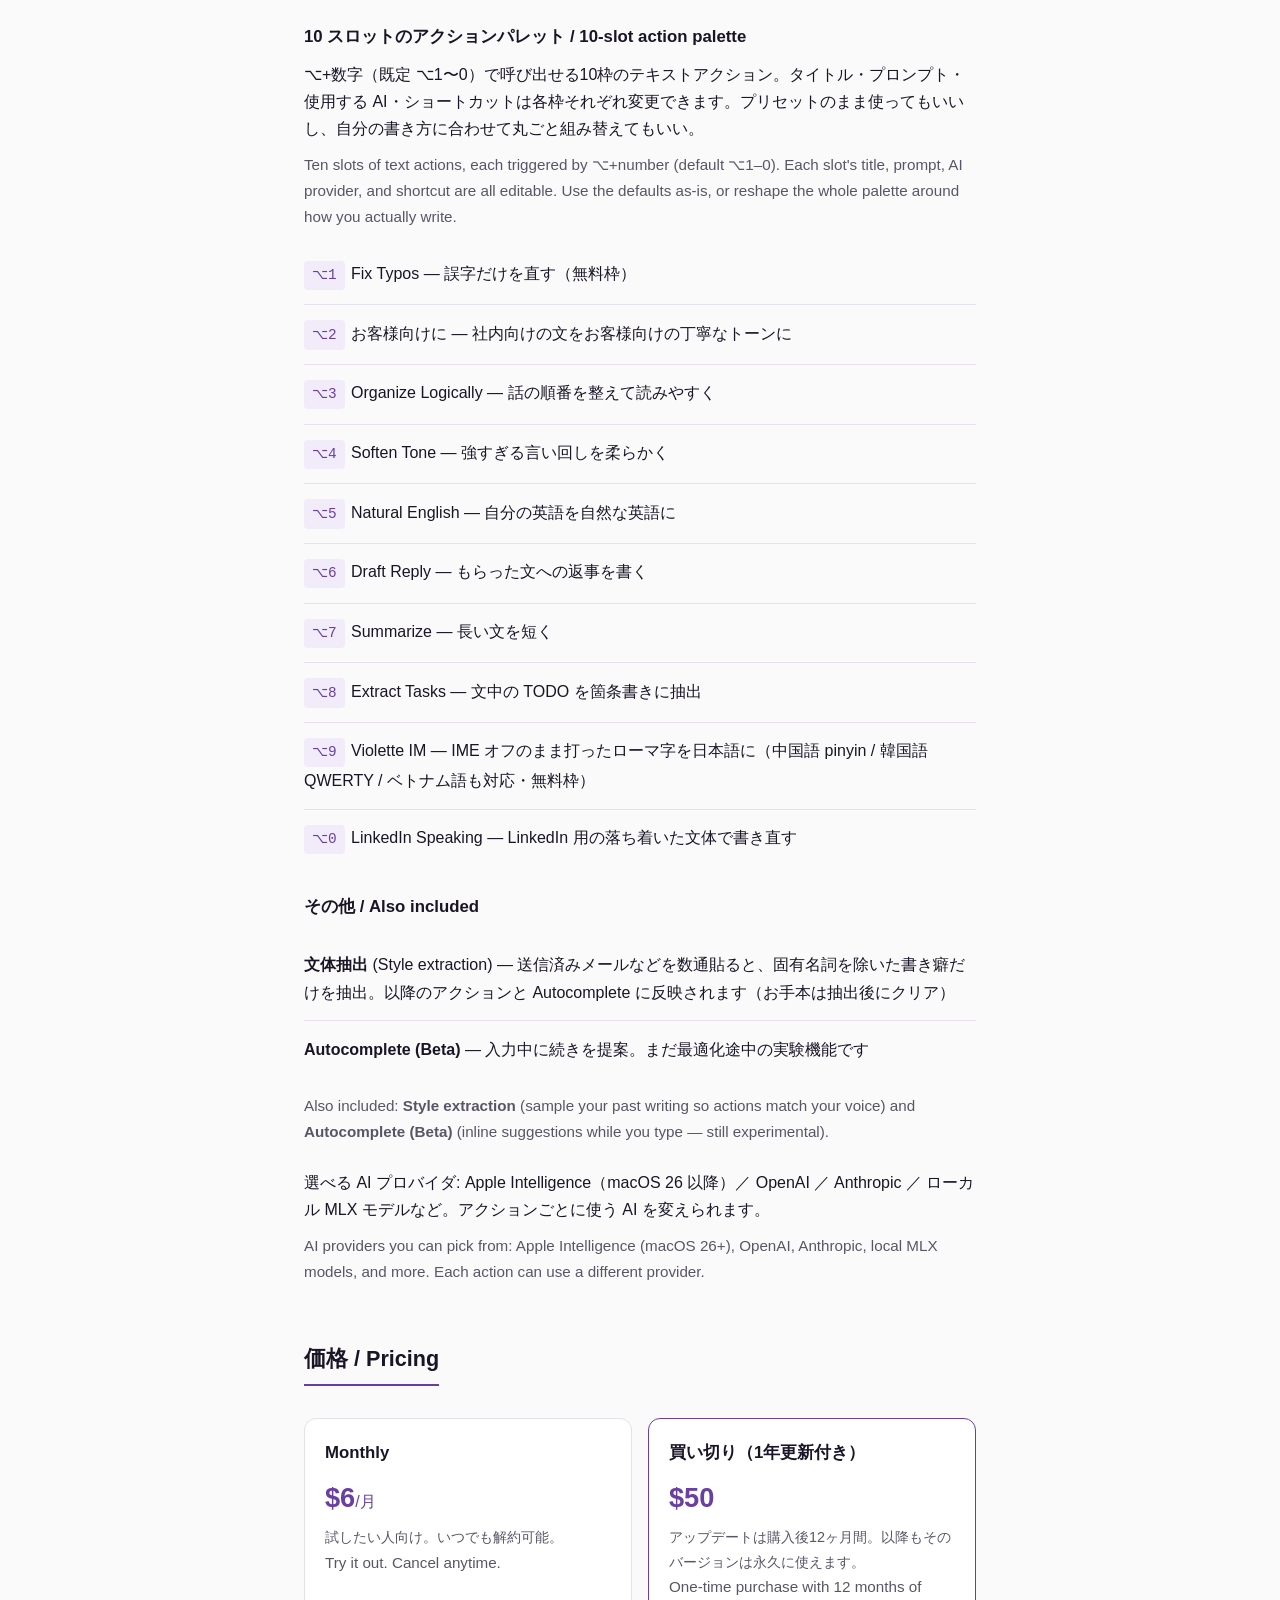
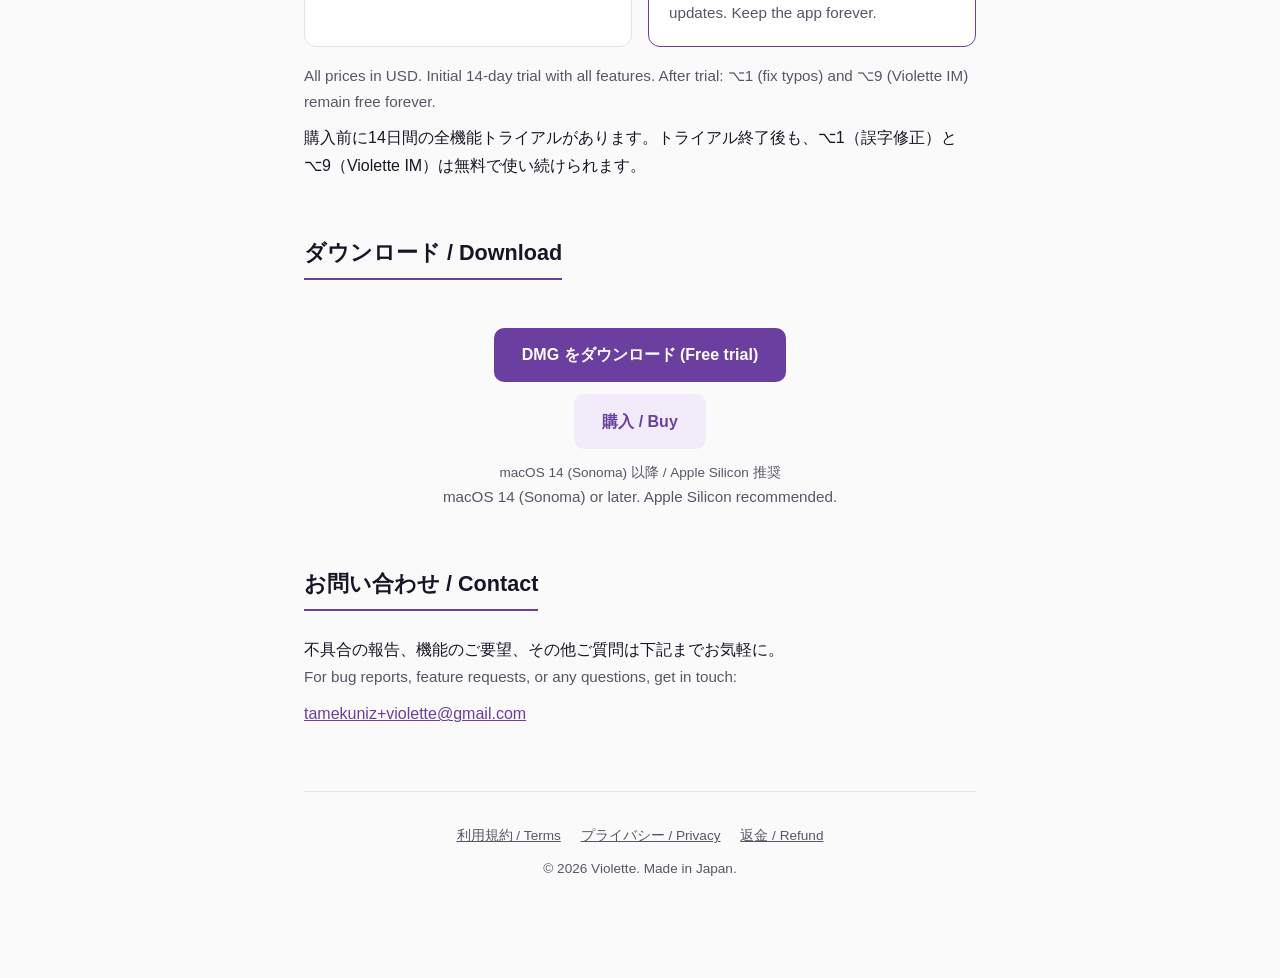
==== commit 0e085c33: "購入リンクを Lemon Squeezy 本番の Buy Link に差し替える Co-Authored-By: Claude Opus 5.5 <noreply@anthropic.com>" ====
--- a/index.html
+++ b/index.html
@@ -1,78 +1,111 @@
 <!doctype html>
 <html lang="ja">
 <head>
-  <meta charset="utf-8">
-  <meta name="viewport" content="width=device-width, initial-scale=1">
-  <title>Violette — 書いた文章を、送れる文章へ。</title>
-  <meta name="description" content="誤字を直す、言い回しを整える、返信を下書きする。Macのメニューバーから使える文章アシスタント、Violette。">
-  <meta name="theme-color" content="#faf8f5">
-  <link rel="icon" type="image/png" href="violette-icon.png">
-  <link rel="stylesheet" href="landing.css">
-  <link rel="alternate" hreflang="ja" href="index.html">
-  <link rel="alternate" hreflang="en" href="en.html">
-  <link rel="alternate" hreflang="x-default" href="index.html">
+<meta charset="utf-8">
+<meta name="viewport" content="width=device-width,initial-scale=1">
+<title>Violette — communication helper for macOS</title>
+<meta name="description" content="Violette は書いた文章を⌥キー一つで整える macOS アプリ。誤字直し、丁寧化、要約、返信下書き。">
+<link rel="icon" type="image/png" href="violette-icon.png">
+<link rel="stylesheet" href="style.css">
 </head>
 <body>
-  <a class="skip-link" href="#main">本文へスキップ</a>
-  <header class="site-header wrap">
-    <a class="brand" href="#" aria-label="Violette トップへ"><img src="violette-icon.png" width="36" height="36" alt=""><span>Violette</span></a>
-    <nav aria-label="メインナビゲーション">
-      <a href="#features">できること</a><a href="#how">使い方</a><a href="#pricing">料金</a>
-    </nav>
-    <div class="header-actions"><nav class="language-switch" aria-label="言語を選択"><a href="index.html" lang="ja" hreflang="ja" aria-current="page">日本語</a><span aria-hidden="true">/</span><a href="en.html" lang="en" hreflang="en">English</a></nav>
-    <a class="button button-small" href="https://github.com/tmknzz/violette-web/releases/latest">ダウンロード <span aria-hidden="true">↗</span></a></div>
-  </header>
-  <main id="main">
-    <section class="hero wrap" aria-labelledby="hero-title">
-      <div class="hero-copy">
-        <p class="eyebrow"><span class="status-dot" aria-hidden="true"></span> A LITTLE HELP FOR YOUR WORDS</p>
-        <h1 id="hero-title">書いた文章を、<br><span>送れる文章へ。</span></h1>
-        <p class="hero-lead">伝えたいことは、もう書けている。<br>あとは、少し整えるだけ。</p>
-        <p class="hero-description">誤字を直す。言い回しをやわらげる。返信を下書きする。<br class="desktop-break">Violetteは、Macのメニューバーから使える<br class="desktop-break">小さな文章アシスタントです。</p>
-        <div class="hero-actions"><a class="button" href="https://github.com/tmknzz/violette-web/releases/latest">無料で試す <span aria-hidden="true">↗</span></a><a class="text-link" href="#how">動きを見る <span aria-hidden="true">↓</span></a></div>
-        <p class="fine-print">macOS 14以降・Apple Silicon</p>
-      </div>
-      <figure class="hero-visual">
-        <div class="visual-halo" aria-hidden="true"></div>
-        <img class="app-shot" src="violette-screenshot.png" width="520" height="909" alt="VioletteのComposer。上のINBoxに原文、中央にアクション、下のOUTBoxに誤字を直した文章が表示されています。" fetchpriority="high">
-        <figcaption><span class="caption-rule" aria-hidden="true"></span> あなたの言葉に、あとひと手間。</figcaption>
-      </figure>
-    </section>
-    <div class="quiet-strip"><div class="wrap"><span>いつもの文章に。</span><span>メール <i aria-hidden="true">/</i> チャット <i aria-hidden="true">/</i> メモ <i aria-hidden="true">/</i> 返信</span></div></div>
-    <section class="section wrap" id="features" aria-labelledby="features-title">
-      <div class="section-intro"><p class="eyebrow">01 / EVERYDAY WORDS</p><h2 id="features-title">「ちょっと直したい」を、<br>その場で。</h2><p>大げさなプロンプトを考える前に。<br>よく使うひと手間を、アクションにしておきましょう。</p></div>
-      <div class="feature-grid">
-        <article><span class="feature-number">01</span><h3>誤字だけ、さっと直す。</h3><p>書き間違いを見つけて修正。送る前の見直しを、少し軽くします。</p><p class="feature-label"><kbd>⌥ 1</kbd> Fix Typos</p></article>
-        <article><span class="feature-number">02</span><h3>言い方を、ひと呼吸。</h3><p>お客様向けに丁寧に。強い言い回しをやわらかく。相手に合わせて整えます。</p><p class="feature-label">丁寧化 / トーン調整</p></article>
-        <article><span class="feature-number">03</span><h3>長い話を、読みやすく。</h3><p>要点を短くまとめたり、やることを取り出したり。文章の中身を整理します。</p><p class="feature-label">要約 / タスク抽出</p></article>
-        <article><span class="feature-number">04</span><h3>返信の一文目を、助ける。</h3><p>受け取った文章から返信を下書き。自分で確かめ、手を入れてから使えます。</p><p class="feature-label">返信下書き / 自然な英語</p></article>
-      </div>
-      <div class="custom-note"><span class="key-stack" aria-hidden="true">⌥ <span>1 … 0</span></span><p><strong>よく使うことを、あなたの定番に。</strong><br>10枠のアクションは、名前・プロンプト・AI・ショートカットをカスタマイズできます。</p></div>
-    </section>
-    <section class="how-section" id="how" aria-labelledby="how-title"><div class="wrap how-grid">
-      <div class="how-copy"><p class="eyebrow">02 / A SMALL ROUTINE</p><h2 id="how-title">書く。整える。<br>いつもの場所へ。</h2><p class="section-description">専用の入力ウィンドウ「Composer」で、<br>原文と結果を見比べながら使えます。</p>
-        <ol class="steps">
-          <li><span>1</span><div><h3>文章を入れる</h3><p>INBoxに、整えたい文章を入力・貼り付け。</p></div></li>
-          <li><span>2</span><div><h3>アクションを選ぶ</h3><p>クリックやショートカットで実行。OUTBoxに結果が表示されます。</p></div></li>
-          <li><span>3</span><div><h3>確認して、戻す</h3><p>結果を確かめて、Insertで元の入力欄へ。自動で送信はしません。</p></div></li>
-        </ol><p class="fine-print">挿入にはアクセシビリティ権限が必要です。入力先のアプリによって動作が異なる場合があります。</p>
-      </div>
-      <figure class="demo-frame"><video controls playsinline preload="metadata" poster="violette-screenshot.png" width="520" height="909" aria-label="Composerで英文の誤字を修正するデモ（音声なし）"><source src="violette-demo.mp4" type="video/mp4"><a href="violette-demo.mp4">デモ動画を見る</a></video><figcaption>実際の操作画面 · 誤字修正のデモ（音声なし）</figcaption></figure>
-    </div></section>
-    <section class="section wrap personal-section" aria-labelledby="personal-title">
-      <div class="section-intro"><p class="eyebrow">03 / MAKE IT YOURS</p><h2 id="personal-title">言葉も、使うAIも。<br>自分に合うものを。</h2></div>
-      <div class="personal-grid"><article><span class="small-icon" aria-hidden="true">Aa</span><h3>いつもの書き方に近づける</h3><p>自分の文章をお手本に、文体の特徴を抽出。アクションや入力補完に反映できます。文体抽出の利用は任意です。</p><p class="fine-print">入力補完はベータ機能です。</p></article>
-      <article><span class="small-icon" aria-hidden="true">⌘</span><h3>AIを選んで使う</h3><p>Apple IntelligenceやOpenAI APIなどに対応。用途に合わせて、アクションごとにAIを選べます。</p><p class="fine-print">Apple IntelligenceにはmacOS 26以降が必要です。AIプロバイダによって別途設定や契約が必要です。</p></article></div>
-      <aside class="privacy-note"><h3>文章の行き先も、自分で選ぶ。</h3><p>オンデバイスのApple Intelligenceでは、文章をMacの中で処理できます。外部AIを選ぶと、処理対象の文章はそのサービスへ送信されます。</p><a class="text-link" href="privacy.html">プライバシーについて <span aria-hidden="true">↗</span></a></aside>
-    </section>
-    <section class="pricing-section" id="pricing" aria-labelledby="pricing-title"><div class="wrap">
-      <div class="section-intro"><p class="eyebrow">04 / START SMALL</p><h2 id="pricing-title">まずは、あなたの文章で。</h2><p>全機能の無料トライアルで、書き心地を確かめてください。</p></div>
-      <div class="price-grid"><article class="price-card"><p class="plan-name">MONTHLY</p><h3>気軽に、月ごとに。</h3><p class="price">$6 <span>/ 月</span></p><p>いつでも解約可能。<br>まず使い続けてみたい方に。</p><a class="button button-outline" href="https://tmknzz.lemonsqueezy.com/checkout/buy/c8221ccf-1de8-416c-818a-a99c8e4ae105">購入ページへ <span aria-hidden="true">↗</span></a></article>
-      <article class="price-card price-featured"><p class="plan-name">ONE-TIME PURCHASE</p><h3>気に入ったら、長く。</h3><p class="price">$50 <span>/ 買い切り</span></p><p>購入後12ヶ月間のアップデート付き。<br>以降もそのバージョンを使い続けられます。</p><a class="button" href="https://tmknzz.lemonsqueezy.com/checkout/buy/c8221ccf-1de8-416c-818a-a99c8e4ae105">購入ページへ <span aria-hidden="true">↗</span></a></article></div>
-      <p class="pricing-note">価格は米ドル表記です。トライアル終了後も、誤字修正は無料で使えます。</p>
-      <div class="closing"><img src="violette-icon.png" width="64" height="64" alt=""><h2>そのひと手間を、Violetteに。</h2><a class="button" href="https://github.com/tmknzz/violette-web/releases/latest">無料でダウンロード <span aria-hidden="true">↗</span></a><p class="fine-print">macOS 14以降・Apple Silicon</p></div>
-    </div></section>
-  </main>
-  <footer class="site-footer wrap"><div><a class="brand" href="#"><img src="violette-icon.png" width="28" height="28" alt=""><span>Violette</span></a><p>Made in Japan. For your everyday words.<br>© 2026 Violette.</p></div><nav aria-label="フッターナビゲーション"><a href="terms.html">利用規約</a><a href="privacy.html">プライバシー</a><a href="refund.html">返金について</a><a href="mailto:tamekuniz+violette@gmail.com">お問い合わせ <span aria-hidden="true">↗</span></a></nav></footer>
+<main>
+
+<header>
+  <img src="violette-icon.png" alt="Violette icon">
+  <h1>Violette</h1>
+  <p class="tagline">書いた文章を、⌥キー一つで整える macOS アプリ</p>
+  <p class="en-tagline">A communication helper for macOS. Polish what you wrote with one keystroke.</p>
+</header>
+
+<section id="what">
+  <h2>Violette とは</h2>
+  <p>誤字を直す、少し丁寧にする、短く要約する、返信の下書きを書く。日常のちょっとした「あとひと手間」を、Mac のどの入力欄でもホットキー一つで済ませられます。「あまり考えたくない」ときのための道具です。</p>
+  <p class="en">Violette turns what you wrote into something you can send — fix typos, polish tone, summarize, and draft replies with one shortcut. It works in any text field on macOS. Built for the moments when you just want to get it out of the way.</p>
+</section>
+
+<section id="demo">
+  <h2>動作の様子 / Demo</h2>
+  <p>誤字混じりの文を上の欄に入れて <span class="kbd">⌥1</span> を押すと、下の欄に直った文が出ます。</p>
+  <p class="en">Type or paste text with typos into the top field, press <span class="kbd">⌥1</span>, and the corrected text appears below. No audio.</p>
+  <video class="demo-video" controls playsinline preload="metadata" poster="violette-screenshot.png">
+    <source src="violette-demo.mp4" type="video/mp4">
+  </video>
+</section>
+
+<section id="features">
+  <h2>主な機能 / Features</h2>
+
+  <h3>10 スロットのアクションパレット / 10-slot action palette</h3>
+  <p>⌥+数字（既定 ⌥1〜0）で呼び出せる10枠のテキストアクション。タイトル・プロンプト・使用する AI・ショートカットは各枠それぞれ変更できます。プリセットのまま使ってもいいし、自分の書き方に合わせて丸ごと組み替えてもいい。</p>
+  <p class="en">Ten slots of text actions, each triggered by ⌥+number (default ⌥1–0). Each slot's title, prompt, AI provider, and shortcut are all editable. Use the defaults as-is, or reshape the whole palette around how you actually write.</p>
+
+  <ul class="features">
+    <li><span class="kbd">⌥1</span>Fix Typos — 誤字だけを直す（無料枠）</li>
+    <li><span class="kbd">⌥2</span>お客様向けに — 社内向けの文をお客様向けの丁寧なトーンに</li>
+    <li><span class="kbd">⌥3</span>Organize Logically — 話の順番を整えて読みやすく</li>
+    <li><span class="kbd">⌥4</span>Soften Tone — 強すぎる言い回しを柔らかく</li>
+    <li><span class="kbd">⌥5</span>Natural English — 自分の英語を自然な英語に</li>
+    <li><span class="kbd">⌥6</span>Draft Reply — もらった文への返事を書く</li>
+    <li><span class="kbd">⌥7</span>Summarize — 長い文を短く</li>
+    <li><span class="kbd">⌥8</span>Extract Tasks — 文中の TODO を箇条書きに抽出</li>
+    <li><span class="kbd">⌥9</span>Violette IM — IME オフのまま打ったローマ字を日本語に（中国語 pinyin / 韓国語 QWERTY / ベトナム語も対応・無料枠）</li>
+    <li><span class="kbd">⌥0</span>LinkedIn Speaking — LinkedIn 用の落ち着いた文体で書き直す</li>
+  </ul>
+
+  <h3>その他 / Also included</h3>
+  <ul class="features">
+    <li><strong>文体抽出</strong> (Style extraction) — 送信済みメールなどを数通貼ると、固有名詞を除いた書き癖だけを抽出。以降のアクションと Autocomplete に反映されます（お手本は抽出後にクリア）</li>
+    <li><strong>Autocomplete (Beta)</strong> — 入力中に続きを提案。まだ最適化途中の実験機能です</li>
+  </ul>
+
+  <p class="en">Also included: <strong>Style extraction</strong> (sample your past writing so actions match your voice) and <strong>Autocomplete (Beta)</strong> (inline suggestions while you type — still experimental).</p>
+
+  <p style="margin-top:1.5rem">選べる AI プロバイダ: Apple Intelligence（macOS 26 以降）／ OpenAI ／ Anthropic ／ ローカル MLX モデルなど。アクションごとに使う AI を変えられます。</p>
+  <p class="en">AI providers you can pick from: Apple Intelligence (macOS 26+), OpenAI, Anthropic, local MLX models, and more. Each action can use a different provider.</p>
+</section>
+
+<section id="pricing">
+  <h2>価格 / Pricing</h2>
+  <div class="price-grid">
+    <div class="price-card">
+      <p class="price-name">Monthly</p>
+      <p class="price-amount">$6<span style="font-size:1rem;font-weight:400">/月</span></p>
+      <p class="price-note">試したい人向け。いつでも解約可能。<br><span class="en">Try it out. Cancel anytime.</span></p>
+    </div>
+    <div class="price-card featured">
+      <p class="price-name">買い切り（1年更新付き）</p>
+      <p class="price-amount">$50</p>
+      <p class="price-note">アップデートは購入後12ヶ月間。以降もそのバージョンは永久に使えます。<br><span class="en">One-time purchase with 12 months of updates. Keep the app forever.</span></p>
+    </div>
+  </div>
+  <p style="margin-top:1rem" class="en">All prices in USD. Initial 14-day trial with all features. After trial: ⌥1 (fix typos) and ⌥9 (Violette IM) remain free forever.</p>
+  <p>購入前に14日間の全機能トライアルがあります。トライアル終了後も、⌥1（誤字修正）と ⌥9（Violette IM）は無料で使い続けられます。</p>
+</section>
+
+<section id="download">
+  <h2>ダウンロード / Download</h2>
+  <div class="cta-row">
+    <a class="cta cta-primary" href="https://github.com/tmknzz/violette-web/releases/latest">DMG をダウンロード (Free trial)</a>
+    <a class="cta cta-secondary" href="https://tmknzz.lemonsqueezy.com/checkout/buy/ff182769-f76f-4fb5-864d-0b0d1db4fb4f">購入 / Buy</a>
+    <p class="cta-note">macOS 14 (Sonoma) 以降 / Apple Silicon 推奨<br><span class="en">macOS 14 (Sonoma) or later. Apple Silicon recommended.</span></p>
+  </div>
+</section>
+
+<section id="contact">
+  <h2>お問い合わせ / Contact</h2>
+  <p>不具合の報告、機能のご要望、その他ご質問は下記までお気軽に。<br><span class="en">For bug reports, feature requests, or any questions, get in touch:</span></p>
+  <p><a href="mailto:tamekuniz+violette@gmail.com" style="color:var(--accent)">tamekuniz+violette@gmail.com</a></p>
+</section>
+
+<footer>
+  <a href="terms.html">利用規約 / Terms</a>
+  <a href="privacy.html">プライバシー / Privacy</a>
+  <a href="refund.html">返金 / Refund</a>
+  <br>
+  <p>© 2026 Violette. Made in Japan.</p>
+</footer>
+
+</main>
 </body>
 </html>
--- a/style.css
+++ b/style.css
@@ -0,0 +1,65 @@
+:root {
+  --bg: #fafafa;
+  --fg: #1a1526;
+  --muted: #5a5566;
+  --accent: #6a3fa0;
+  --accent-soft: #f2ecfa;
+  --border: #e5e0ec;
+  --card: #ffffff;
+}
+@media (prefers-color-scheme: dark) {
+  :root {
+    --bg: #17131f;
+    --fg: #f2ecfa;
+    --muted: #a29bb0;
+    --accent: #b48cec;
+    --accent-soft: #241d33;
+    --border: #2a2338;
+    --card: #1e1828;
+  }
+}
+* { box-sizing: border-box; }
+html, body { margin: 0; padding: 0; }
+body {
+  font-family: -apple-system, BlinkMacSystemFont, "Hiragino Sans", "Yu Gothic UI", sans-serif;
+  background: var(--bg);
+  color: var(--fg);
+  line-height: 1.7;
+  -webkit-font-smoothing: antialiased;
+}
+main { max-width: 720px; margin: 0 auto; padding: 4rem 1.5rem 6rem; }
+header { text-align: center; margin-bottom: 4rem; }
+header img { width: 128px; height: 128px; border-radius: 28px; }
+h1 { font-size: 2rem; font-weight: 700; margin: 1.5rem 0 0.5rem; letter-spacing: -0.01em; }
+.tagline { color: var(--muted); font-size: 1.05rem; margin: 0; }
+.en-tagline { color: var(--muted); font-size: 0.95rem; margin: 0.25rem 0 0; font-style: italic; }
+section { margin: 3.5rem 0; }
+h2 { font-size: 1.35rem; font-weight: 600; margin: 0 0 1rem; border-bottom: 2px solid var(--accent); padding-bottom: 0.4rem; display: inline-block; }
+h3 { font-size: 1.05rem; font-weight: 600; margin: 1.5rem 0 0.5rem; }
+p { margin: 0.6rem 0; }
+.en { color: var(--muted); font-size: 0.95rem; }
+ul { padding-left: 1.5rem; }
+ul.features { list-style: none; padding: 0; }
+ul.features li { padding: 0.9rem 0; border-bottom: 1px solid var(--border); }
+ul.features li:last-child { border-bottom: none; }
+.kbd { display: inline-block; padding: 0.15rem 0.5rem; background: var(--accent-soft); color: var(--accent); border-radius: 4px; font-family: ui-monospace, SFMono-Regular, monospace; font-size: 0.9em; margin-right: 0.4rem; }
+.demo-video { display: block; width: 100%; max-width: 340px; margin: 1.25rem auto 0; border: 1px solid var(--border); border-radius: 12px; background: var(--card); }
+.price-grid { display: grid; grid-template-columns: 1fr; gap: 1rem; margin-top: 1rem; }
+@media (min-width: 560px) { .price-grid { grid-template-columns: 1fr 1fr; } }
+.price-card { background: var(--card); border: 1px solid var(--border); border-radius: 12px; padding: 1.25rem; }
+.price-card.featured { border-color: var(--accent); }
+.price-name { font-weight: 600; font-size: 1.05rem; margin: 0; }
+.price-amount { font-size: 1.7rem; font-weight: 700; color: var(--accent); margin: 0.5rem 0 0.25rem; }
+.price-note { color: var(--muted); font-size: 0.9rem; margin: 0; }
+.cta-row { text-align: center; margin: 2rem 0; display: flex; flex-direction: column; gap: 0.75rem; align-items: center; }
+.cta { display: inline-block; padding: 0.85rem 1.75rem; border-radius: 10px; font-weight: 600; text-decoration: none; font-size: 1rem; transition: opacity 0.15s; }
+.cta:hover { opacity: 0.85; }
+.cta-primary { background: var(--accent); color: #fff; }
+.cta-secondary { background: var(--accent-soft); color: var(--accent); }
+.cta-note { color: var(--muted); font-size: 0.85rem; margin: 0; }
+.back-link { display: inline-block; color: var(--accent); text-decoration: none; margin-bottom: 2rem; font-size: 0.95rem; }
+.back-link:hover { text-decoration: underline; }
+footer { border-top: 1px solid var(--border); padding: 2rem 0 0; margin-top: 4rem; color: var(--muted); font-size: 0.85rem; text-align: center; }
+footer a { color: var(--muted); text-decoration: underline; margin: 0 0.5rem; }
+footer a:hover { color: var(--accent); }
+.social { margin-top: 0.75rem; }
